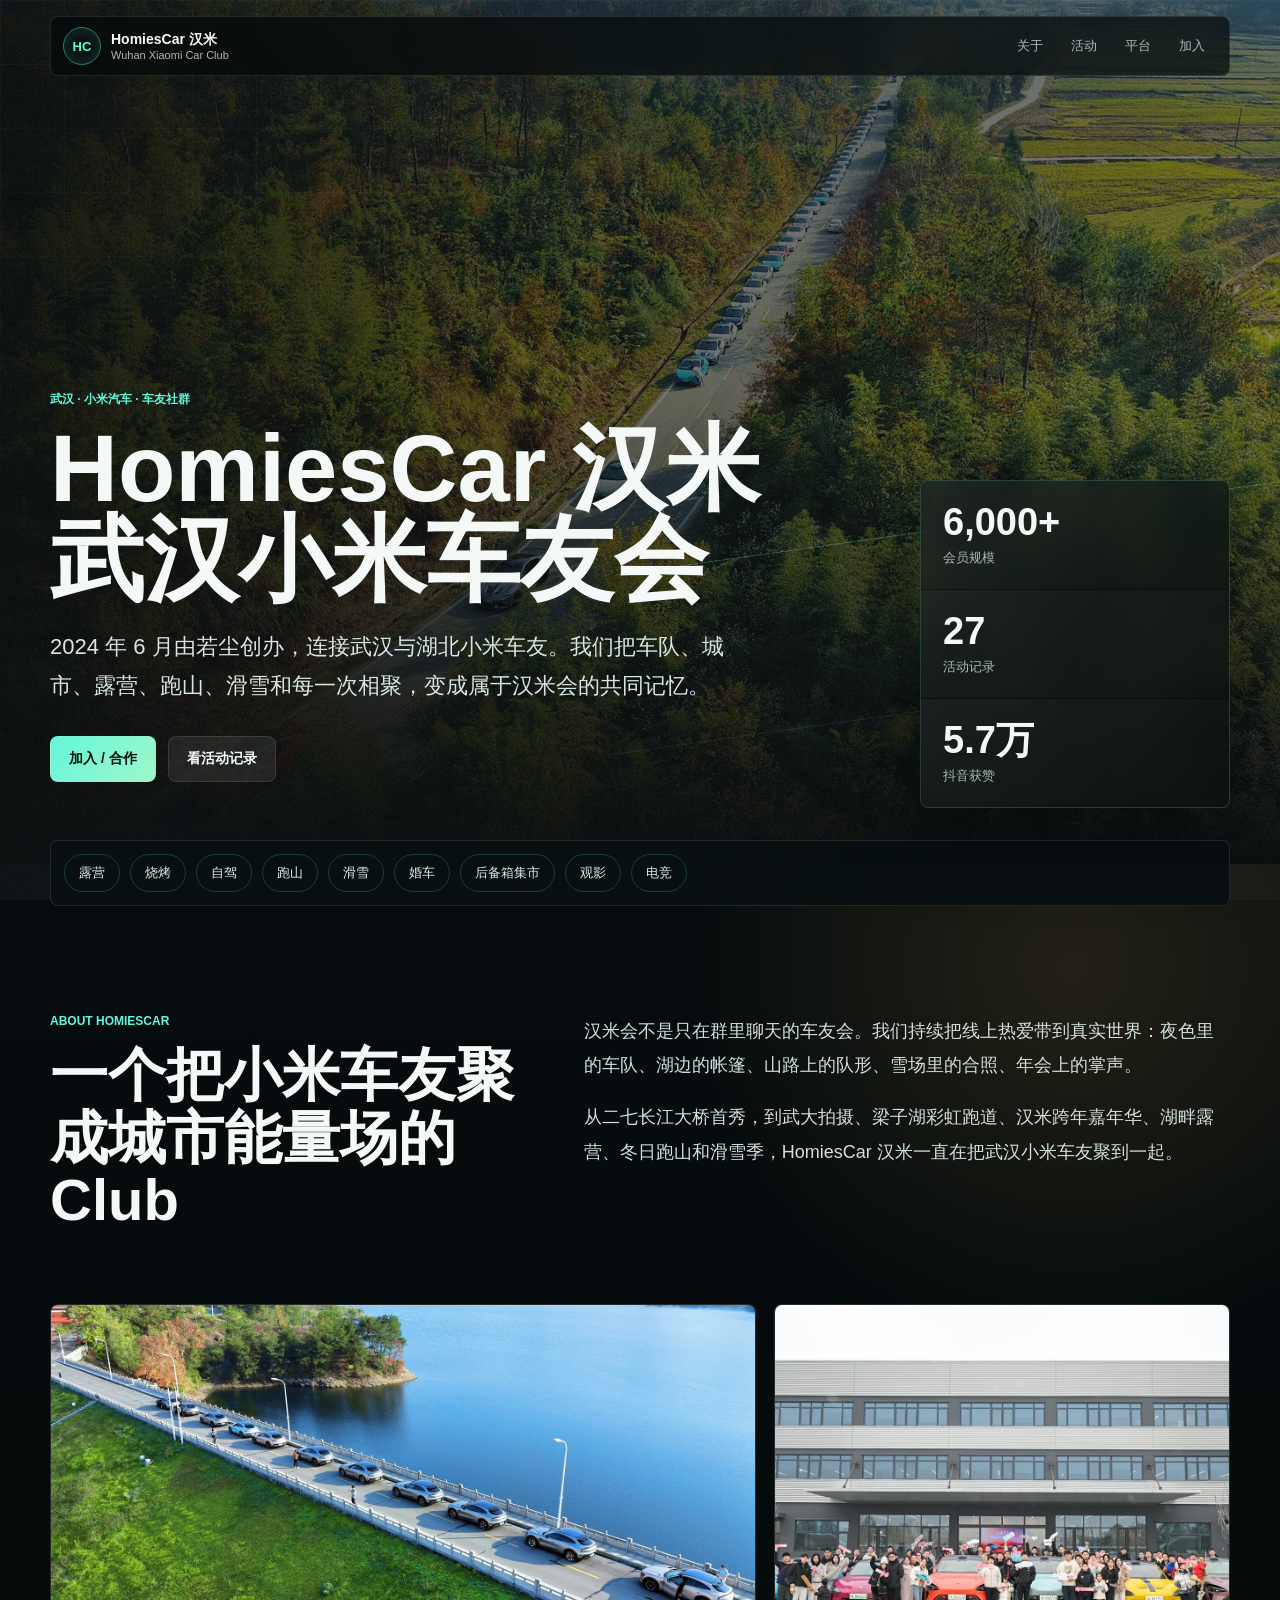
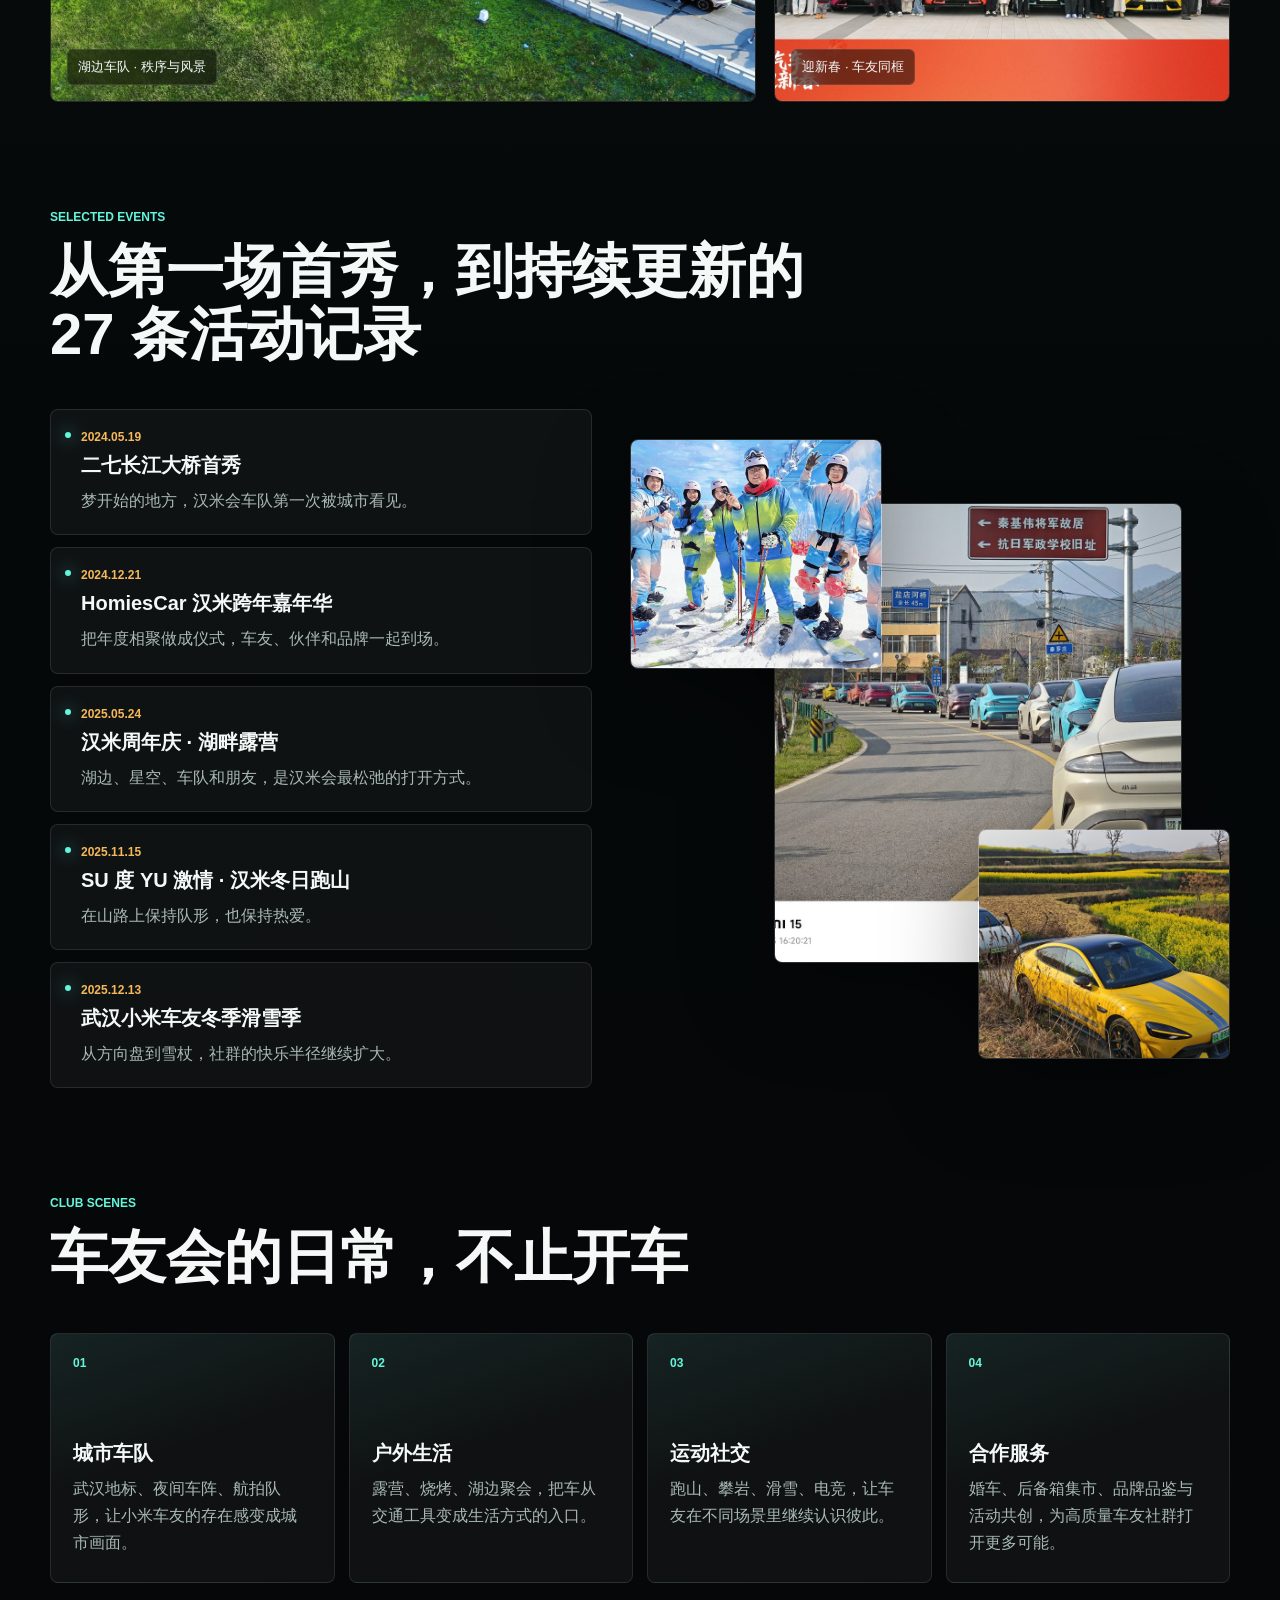
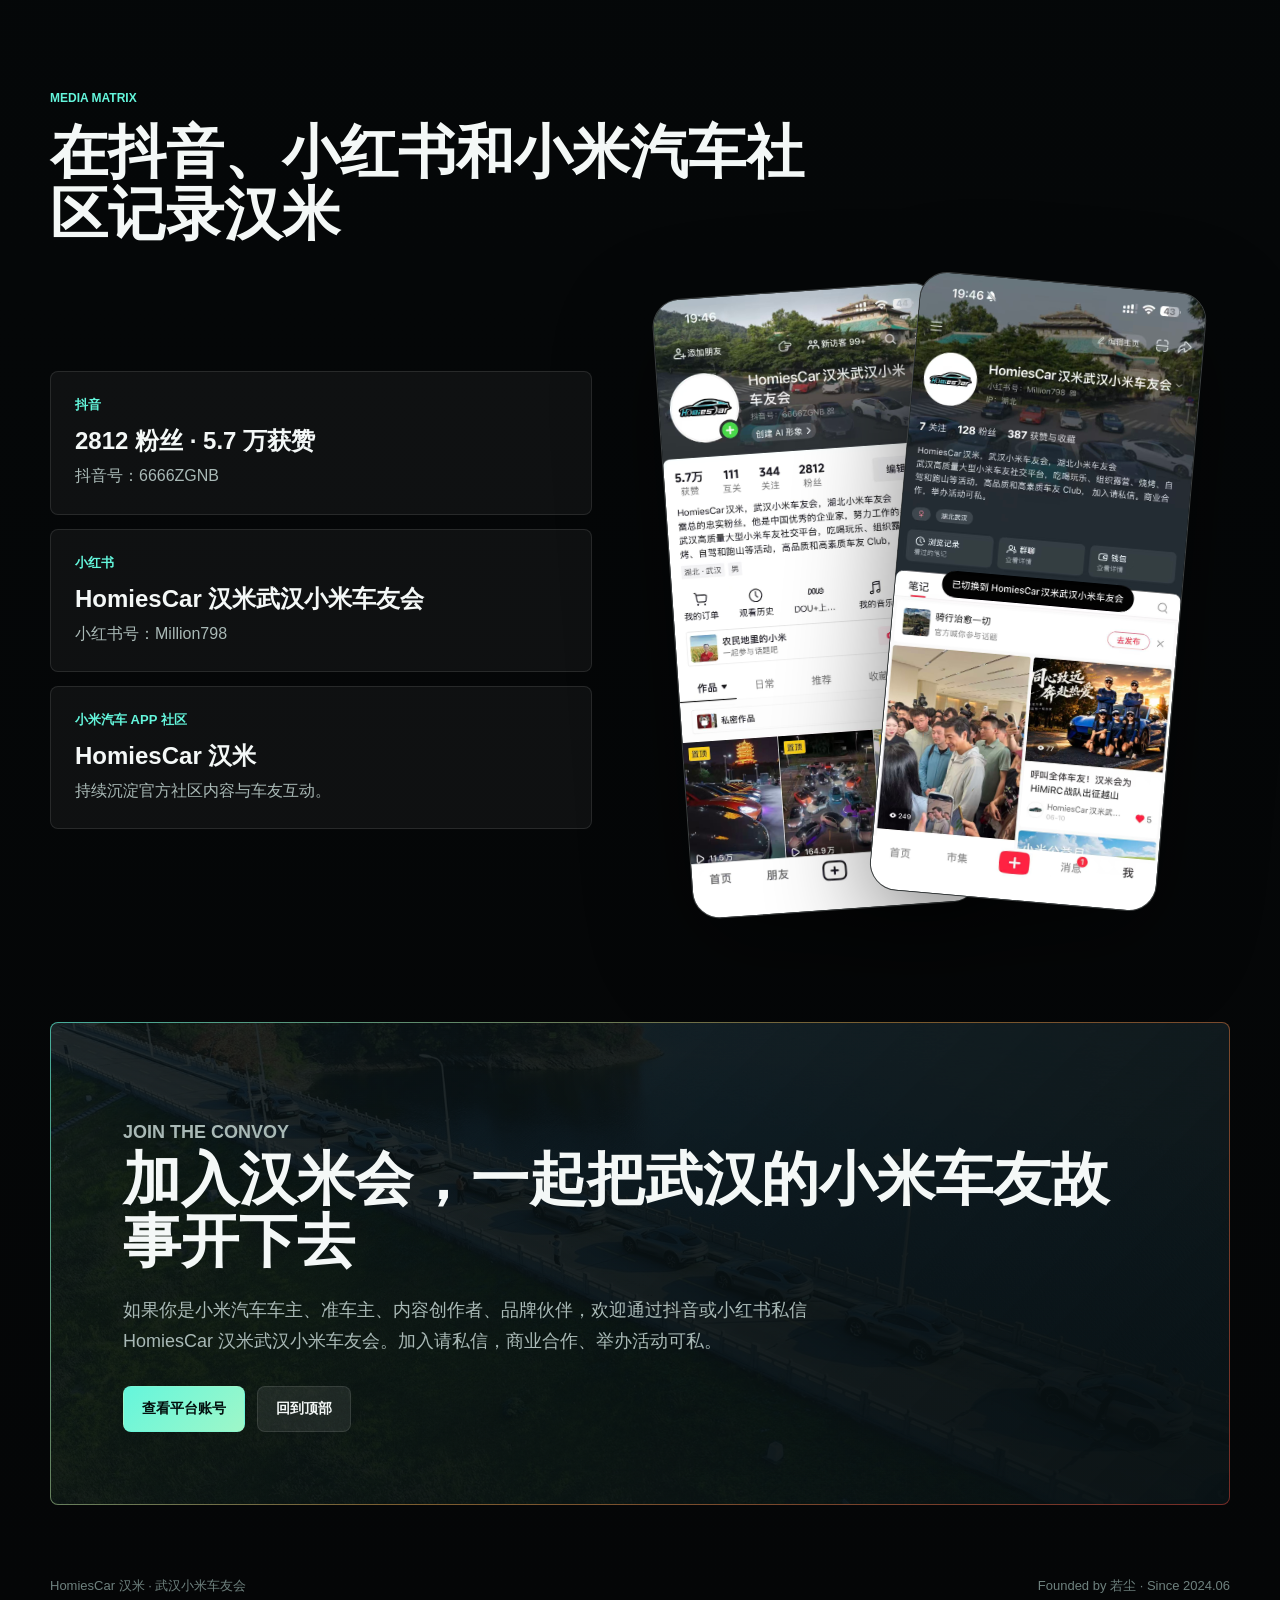
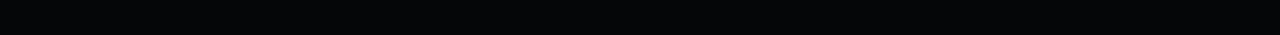
==== index.html @ 2e2c3eec "feat: publish HomiesCar website" ====
<!doctype html>
<html lang="zh-CN">
  <head>
    <meta charset="utf-8" />
    <meta name="viewport" content="width=device-width, initial-scale=1" />
    <title>HomiesCar 汉米 | 武汉小米车友会</title>
    <meta
      name="description"
      content="HomiesCar 汉米，若尘于 2024 年 6 月创办的武汉小米车友会，6000+ 会员，持续组织露营、烧烤、自驾、跑山、滑雪、婚车和车友活动。"
    />
    <link rel="stylesheet" href="styles.css" />
  </head>
  <body>
    <div class="site-shell">
      <header class="topbar" aria-label="主导航">
        <a class="brand" href="#top" aria-label="HomiesCar 汉米首页">
          <span class="brand-mark">HC</span>
          <span>
            <strong>HomiesCar 汉米</strong>
            <small>Wuhan Xiaomi Car Club</small>
          </span>
        </a>
        <nav class="nav-links" aria-label="页面导航">
          <a href="#about">关于</a>
          <a href="#events">活动</a>
          <a href="#platforms">平台</a>
          <a href="#join">加入</a>
        </nav>
      </header>

      <main id="top">
        <section class="hero" aria-labelledby="hero-title">
          <div class="hero-media" aria-hidden="true">
            <img src="assets/site/hero-mountain-convoy.jpg" alt="" />
          </div>
          <div class="hero-grid" aria-hidden="true"></div>
          <div class="hero-content reveal">
            <p class="eyebrow">武汉 · 小米汽车 · 车友社群</p>
            <h1 id="hero-title">HomiesCar 汉米武汉小米车友会</h1>
            <p class="hero-copy">
              2024 年 6 月由若尘创办，连接武汉与湖北小米车友。我们把车队、城市、露营、跑山、滑雪和每一次相聚，变成属于汉米会的共同记忆。
            </p>
            <div class="hero-actions" aria-label="主要操作">
              <a class="button primary" href="#join">加入 / 合作</a>
              <a class="button ghost" href="#events">看活动记录</a>
            </div>
          </div>
          <aside class="hero-panel reveal" aria-label="汉米会关键数据">
            <div>
              <span class="stat-number" data-count="6000">6000+</span>
              <span class="stat-label">会员规模</span>
            </div>
            <div>
              <span class="stat-number" data-count="27">27</span>
              <span class="stat-label">活动记录</span>
            </div>
            <div>
              <span class="stat-number">5.7万</span>
              <span class="stat-label">抖音获赞</span>
            </div>
          </aside>
        </section>

        <section class="ticker" aria-label="社群关键词">
          <span>露营</span>
          <span>烧烤</span>
          <span>自驾</span>
          <span>跑山</span>
          <span>滑雪</span>
          <span>婚车</span>
          <span>后备箱集市</span>
          <span>观影</span>
          <span>电竞</span>
        </section>

        <section class="section intro" id="about" aria-labelledby="about-title">
          <div class="section-heading reveal">
            <p class="eyebrow">About HomiesCar</p>
            <h2 id="about-title">一个把小米车友聚成城市能量场的 Club</h2>
          </div>
          <div class="intro-copy reveal">
            <p>
              汉米会不是只在群里聊天的车友会。我们持续把线上热爱带到真实世界：夜色里的车队、湖边的帐篷、山路上的队形、雪场里的合照、年会上的掌声。
            </p>
            <p>
              从二七长江大桥首秀，到武大拍摄、梁子湖彩虹跑道、汉米跨年嘉年华、湖畔露营、冬日跑山和滑雪季，HomiesCar 汉米一直在把武汉小米车友聚到一起。
            </p>
          </div>
        </section>

        <section class="photo-band" aria-label="汉米会活动照片">
          <figure class="feature-photo wide reveal">
            <img src="assets/site/lake-convoy.jpg" alt="湖边整齐排列的小米车队" />
            <figcaption>湖边车队 · 秩序与风景</figcaption>
          </figure>
          <figure class="feature-photo reveal">
            <img src="assets/site/new-year-group.jpg" alt="汉米会迎新春活动合影" />
            <figcaption>迎新春 · 车友同框</figcaption>
          </figure>
        </section>

        <section class="section events" id="events" aria-labelledby="events-title">
          <div class="section-heading reveal">
            <p class="eyebrow">Selected Events</p>
            <h2 id="events-title">从第一场首秀，到持续更新的 27 条活动记录</h2>
          </div>
          <div class="event-layout">
            <div class="event-list reveal">
              <article>
                <time>2024.05.19</time>
                <h3>二七长江大桥首秀</h3>
                <p>梦开始的地方，汉米会车队第一次被城市看见。</p>
              </article>
              <article>
                <time>2024.12.21</time>
                <h3>HomiesCar 汉米跨年嘉年华</h3>
                <p>把年度相聚做成仪式，车友、伙伴和品牌一起到场。</p>
              </article>
              <article>
                <time>2025.05.24</time>
                <h3>汉米周年庆 · 湖畔露营</h3>
                <p>湖边、星空、车队和朋友，是汉米会最松弛的打开方式。</p>
              </article>
              <article>
                <time>2025.11.15</time>
                <h3>SU 度 YU 激情 · 汉米冬日跑山</h3>
                <p>在山路上保持队形，也保持热爱。</p>
              </article>
              <article>
                <time>2025.12.13</time>
                <h3>武汉小米车友冬季滑雪季</h3>
                <p>从方向盘到雪杖，社群的快乐半径继续扩大。</p>
              </article>
            </div>
            <div class="event-collage reveal" aria-label="活动照片组合">
              <img class="collage-main" src="assets/site/road-trip-line.jpg" alt="汉米会车队行驶在山路上" />
              <img class="collage-small top" src="assets/site/ski-club.jpg" alt="汉米会车友滑雪合影" />
              <img class="collage-small bottom" src="assets/site/yellow-su7-field.jpg" alt="黄色小米 SU7 停在田野旁" />
            </div>
          </div>
        </section>

        <section class="section scenes" aria-labelledby="scenes-title">
          <div class="section-heading reveal">
            <p class="eyebrow">Club Scenes</p>
            <h2 id="scenes-title">车友会的日常，不止开车</h2>
          </div>
          <div class="scene-grid">
            <article class="scene-card reveal">
              <span>01</span>
              <h3>城市车队</h3>
              <p>武汉地标、夜间车阵、航拍队形，让小米车友的存在感变成城市画面。</p>
            </article>
            <article class="scene-card reveal">
              <span>02</span>
              <h3>户外生活</h3>
              <p>露营、烧烤、湖边聚会，把车从交通工具变成生活方式的入口。</p>
            </article>
            <article class="scene-card reveal">
              <span>03</span>
              <h3>运动社交</h3>
              <p>跑山、攀岩、滑雪、电竞，让车友在不同场景里继续认识彼此。</p>
            </article>
            <article class="scene-card reveal">
              <span>04</span>
              <h3>合作服务</h3>
              <p>婚车、后备箱集市、品牌品鉴与活动共创，为高质量车友社群打开更多可能。</p>
            </article>
          </div>
        </section>

        <section class="section platforms" id="platforms" aria-labelledby="platforms-title">
          <div class="section-heading reveal">
            <p class="eyebrow">Media Matrix</p>
            <h2 id="platforms-title">在抖音、小红书和小米汽车社区记录汉米</h2>
          </div>
          <div class="platform-layout">
            <div class="platform-copy reveal">
              <div class="platform-stat">
                <span>抖音</span>
                <strong>2812 粉丝 · 5.7 万获赞</strong>
                <p>抖音号：6666ZGNB</p>
              </div>
              <div class="platform-stat">
                <span>小红书</span>
                <strong>HomiesCar 汉米武汉小米车友会</strong>
                <p>小红书号：Million798</p>
              </div>
              <div class="platform-stat">
                <span>小米汽车 APP 社区</span>
                <strong>HomiesCar 汉米</strong>
                <p>持续沉淀官方社区内容与车友互动。</p>
              </div>
            </div>
            <div class="phone-stack reveal" aria-label="平台主页截图">
              <figure>
                <img src="assets/platforms/douyin-profile-2026-06-28.jpg" alt="HomiesCar 汉米抖音主页截图" />
              </figure>
              <figure>
                <img src="assets/platforms/xiaohongshu-profile-2026-06-28.jpg" alt="HomiesCar 汉米小红书主页截图" />
              </figure>
            </div>
          </div>
        </section>

        <section class="join" id="join" aria-labelledby="join-title">
          <div class="join-inner reveal">
            <p class="eyebrow">Join The Convoy</p>
            <h2 id="join-title">加入汉米会，一起把武汉的小米车友故事开下去</h2>
            <p>
              如果你是小米汽车车主、准车主、内容创作者、品牌伙伴，欢迎通过抖音或小红书私信 HomiesCar 汉米武汉小米车友会。加入请私信，商业合作、举办活动可私。
            </p>
            <div class="join-actions">
              <a class="button primary" href="#platforms">查看平台账号</a>
              <a class="button ghost" href="#top">回到顶部</a>
            </div>
          </div>
        </section>
      </main>

      <footer class="footer">
        <p>HomiesCar 汉米 · 武汉小米车友会</p>
        <p>Founded by 若尘 · Since 2024.06</p>
      </footer>
    </div>
    <script src="script.js"></script>
  </body>
</html>
---- styles.css ----
:root {
  --bg: #050809;
  --panel: rgba(13, 22, 24, 0.74);
  --panel-strong: rgba(9, 16, 18, 0.92);
  --line: rgba(166, 255, 237, 0.2);
  --line-soft: rgba(255, 255, 255, 0.1);
  --text: #f4f8f7;
  --muted: #a9b9b6;
  --dim: #6e817e;
  --cyan: #64f6dc;
  --mint: #9ff7c8;
  --amber: #f5b85a;
  --red: #ff5b4f;
  --radius: 8px;
  --max: 1180px;
}

* {
  box-sizing: border-box;
}

html {
  scroll-behavior: smooth;
}

body {
  margin: 0;
  color: var(--text);
  background:
    radial-gradient(circle at 18% 8%, rgba(100, 246, 220, 0.16), transparent 26rem),
    radial-gradient(circle at 84% 20%, rgba(245, 184, 90, 0.12), transparent 24rem),
    linear-gradient(180deg, #071011 0%, var(--bg) 44%, #050607 100%);
  font-family: "Microsoft YaHei UI", "Microsoft YaHei", "PingFang SC", "Noto Sans SC", sans-serif;
  letter-spacing: 0;
}

body::before {
  position: fixed;
  inset: 0;
  z-index: -2;
  pointer-events: none;
  content: "";
  background-image:
    linear-gradient(rgba(255, 255, 255, 0.035) 1px, transparent 1px),
    linear-gradient(90deg, rgba(255, 255, 255, 0.035) 1px, transparent 1px);
  background-size: 64px 64px;
  mask-image: linear-gradient(180deg, rgba(0, 0, 0, 0.85), transparent 78%);
}

body::after {
  position: fixed;
  inset: 0;
  z-index: -1;
  pointer-events: none;
  content: "";
  opacity: 0.22;
  background-image: url("data:image/svg+xml,%3Csvg xmlns='http://www.w3.org/2000/svg' width='140' height='140' viewBox='0 0 140 140'%3E%3Cfilter id='n'%3E%3CfeTurbulence type='fractalNoise' baseFrequency='.8' numOctaves='3' stitchTiles='stitch'/%3E%3C/filter%3E%3Crect width='140' height='140' filter='url(%23n)' opacity='.42'/%3E%3C/svg%3E");
}

a {
  color: inherit;
  text-decoration: none;
}

img {
  display: block;
  max-width: 100%;
}

.site-shell {
  overflow: hidden;
}

.topbar {
  position: fixed;
  top: 16px;
  left: 50%;
  z-index: 20;
  display: flex;
  width: min(calc(100% - 32px), var(--max));
  align-items: center;
  justify-content: space-between;
  padding: 10px 12px;
  border: 1px solid var(--line-soft);
  border-radius: var(--radius);
  background: rgba(3, 8, 9, 0.68);
  backdrop-filter: blur(18px);
  transform: translateX(-50%);
}

.brand {
  display: inline-flex;
  min-width: 0;
  align-items: center;
  gap: 10px;
}

.brand-mark {
  display: grid;
  width: 38px;
  height: 38px;
  place-items: center;
  border: 1px solid rgba(100, 246, 220, 0.45);
  border-radius: 50%;
  color: var(--cyan);
  font-size: 13px;
  font-weight: 800;
  box-shadow: inset 0 0 18px rgba(100, 246, 220, 0.18);
}

.brand strong,
.brand small {
  display: block;
}

.brand strong {
  font-size: 14px;
  line-height: 1.2;
}

.brand small {
  margin-top: 2px;
  color: var(--muted);
  font-size: 11px;
}

.nav-links {
  display: flex;
  align-items: center;
  gap: 4px;
}

.nav-links a {
  padding: 9px 12px;
  border-radius: 999px;
  color: var(--muted);
  font-size: 13px;
  transition: color 180ms ease, background 180ms ease;
}

.nav-links a:hover {
  color: var(--text);
  background: rgba(255, 255, 255, 0.08);
}

.hero {
  position: relative;
  min-height: 96vh;
  padding: 132px max(22px, calc((100vw - var(--max)) / 2)) 56px;
  display: grid;
  grid-template-columns: minmax(0, 1fr) 310px;
  align-items: end;
  gap: 28px;
}

.hero-media {
  position: absolute;
  inset: 0;
  z-index: -3;
}

.hero-media img {
  width: 100%;
  height: 100%;
  object-fit: cover;
  filter: saturate(0.92) contrast(1.05);
}

.hero-media::after {
  position: absolute;
  inset: 0;
  content: "";
  background:
    linear-gradient(90deg, rgba(5, 8, 9, 0.93) 0%, rgba(5, 8, 9, 0.5) 44%, rgba(5, 8, 9, 0.34) 100%),
    linear-gradient(180deg, rgba(5, 8, 9, 0.38) 0%, rgba(5, 8, 9, 0.18) 45%, #050809 100%);
}

.hero-grid {
  position: absolute;
  right: 0;
  bottom: 18%;
  width: min(52vw, 680px);
  height: 180px;
  z-index: -1;
  border-top: 1px solid rgba(100, 246, 220, 0.32);
  border-bottom: 1px solid rgba(100, 246, 220, 0.12);
  transform: skewY(-8deg);
  opacity: 0.72;
}

.hero-content {
  max-width: 760px;
  padding-bottom: 26px;
}

.eyebrow {
  margin: 0 0 16px;
  color: var(--cyan);
  font-size: 12px;
  font-weight: 700;
  letter-spacing: 0;
  text-transform: uppercase;
}

h1,
h2,
h3,
p {
  margin-top: 0;
}

h1 {
  margin-bottom: 22px;
  max-width: 900px;
  font-size: clamp(44px, 8vw, 94px);
  line-height: 0.96;
  font-weight: 900;
}

.hero-copy {
  max-width: 680px;
  color: #d8e6e3;
  font-size: clamp(17px, 2vw, 22px);
  line-height: 1.8;
}

.hero-actions,
.join-actions {
  display: flex;
  flex-wrap: wrap;
  gap: 12px;
  margin-top: 30px;
}

.button {
  display: inline-flex;
  min-height: 46px;
  align-items: center;
  justify-content: center;
  padding: 0 18px;
  border: 1px solid var(--line-soft);
  border-radius: var(--radius);
  font-size: 14px;
  font-weight: 700;
  transition: transform 180ms ease, border-color 180ms ease, background 180ms ease;
}

.button:hover {
  transform: translateY(-2px);
}

.button.primary {
  color: #03100e;
  border-color: transparent;
  background: linear-gradient(135deg, var(--cyan), var(--mint));
}

.button.ghost {
  color: var(--text);
  background: rgba(255, 255, 255, 0.08);
}

.hero-panel {
  display: grid;
  gap: 1px;
  overflow: hidden;
  border: 1px solid var(--line);
  border-radius: var(--radius);
  background: rgba(4, 10, 11, 0.72);
  box-shadow: 0 20px 90px rgba(0, 0, 0, 0.38);
  backdrop-filter: blur(18px);
}

.hero-panel div {
  padding: 22px;
  background: linear-gradient(135deg, rgba(255, 255, 255, 0.08), rgba(255, 255, 255, 0.02));
}

.stat-number {
  display: block;
  color: var(--text);
  font-size: 38px;
  line-height: 1;
  font-weight: 900;
}

.stat-label {
  display: block;
  margin-top: 8px;
  color: var(--muted);
  font-size: 13px;
}

.ticker {
  display: flex;
  width: min(calc(100% - 44px), var(--max));
  margin: -24px auto 0;
  padding: 13px;
  gap: 10px;
  overflow-x: auto;
  border: 1px solid var(--line-soft);
  border-radius: var(--radius);
  background: var(--panel-strong);
}

.ticker span {
  flex: 0 0 auto;
  padding: 9px 14px;
  border: 1px solid rgba(100, 246, 220, 0.18);
  border-radius: 999px;
  color: #dfecea;
  font-size: 13px;
}

.section {
  width: min(calc(100% - 44px), var(--max));
  margin: 0 auto;
  padding: 108px 0 0;
}

.section-heading {
  max-width: 760px;
}

.section-heading h2,
.join h2 {
  margin-bottom: 0;
  font-size: clamp(30px, 5vw, 58px);
  line-height: 1.08;
  font-weight: 900;
}

.intro {
  display: grid;
  grid-template-columns: 0.85fr 1.15fr;
  gap: 56px;
  align-items: start;
}

.intro-copy {
  color: #d2dfdd;
  font-size: 18px;
  line-height: 1.9;
}

.photo-band {
  display: grid;
  width: min(calc(100% - 44px), var(--max));
  margin: 72px auto 0;
  grid-template-columns: 1.55fr 1fr;
  gap: 18px;
}

.feature-photo {
  position: relative;
  min-height: 360px;
  margin: 0;
  overflow: hidden;
  border: 1px solid var(--line-soft);
  border-radius: var(--radius);
  background: #111;
}

.feature-photo img {
  width: 100%;
  height: 100%;
  object-fit: cover;
  transition: transform 700ms ease;
}

.feature-photo:hover img {
  transform: scale(1.035);
}

.feature-photo figcaption {
  position: absolute;
  left: 16px;
  bottom: 16px;
  padding: 8px 10px;
  border: 1px solid var(--line-soft);
  border-radius: 6px;
  color: var(--text);
  background: rgba(0, 0, 0, 0.5);
  backdrop-filter: blur(12px);
  font-size: 13px;
}

.event-layout,
.platform-layout {
  display: grid;
  grid-template-columns: 0.95fr 1.05fr;
  gap: 38px;
  align-items: center;
  margin-top: 44px;
}

.event-list {
  display: grid;
  gap: 12px;
}

.event-list article {
  position: relative;
  padding: 20px 20px 20px 30px;
  border: 1px solid var(--line-soft);
  border-radius: var(--radius);
  background: rgba(255, 255, 255, 0.045);
}

.event-list article::before {
  position: absolute;
  top: 22px;
  left: 14px;
  width: 6px;
  height: 6px;
  border-radius: 50%;
  content: "";
  background: var(--cyan);
  box-shadow: 0 0 18px var(--cyan);
}

.event-list time {
  display: block;
  margin-bottom: 8px;
  color: var(--amber);
  font-size: 12px;
  font-weight: 800;
}

.event-list h3,
.scene-card h3 {
  margin-bottom: 8px;
  font-size: 20px;
}

.event-list p,
.scene-card p,
.platform-stat p,
.join p {
  margin-bottom: 0;
  color: var(--muted);
  line-height: 1.7;
}

.event-collage {
  position: relative;
  min-height: 620px;
}

.event-collage img {
  position: absolute;
  border: 1px solid rgba(255, 255, 255, 0.16);
  border-radius: var(--radius);
  object-fit: cover;
  box-shadow: 0 28px 90px rgba(0, 0, 0, 0.36);
}

.collage-main {
  inset: 64px 8% auto auto;
  width: 68%;
  height: 460px;
}

.collage-small {
  width: 42%;
  height: 230px;
}

.collage-small.top {
  top: 0;
  left: 0;
}

.collage-small.bottom {
  right: 0;
  bottom: 0;
}

.scene-grid {
  display: grid;
  grid-template-columns: repeat(4, 1fr);
  gap: 14px;
  margin-top: 44px;
}

.scene-card {
  min-height: 250px;
  padding: 22px;
  border: 1px solid var(--line-soft);
  border-radius: var(--radius);
  background:
    linear-gradient(160deg, rgba(100, 246, 220, 0.08), transparent 46%),
    rgba(255, 255, 255, 0.045);
}

.scene-card span {
  display: block;
  margin-bottom: 70px;
  color: var(--cyan);
  font-size: 12px;
  font-weight: 900;
}

.platform-copy {
  display: grid;
  gap: 14px;
}

.platform-stat {
  padding: 24px;
  border: 1px solid var(--line-soft);
  border-radius: var(--radius);
  background: rgba(255, 255, 255, 0.045);
}

.platform-stat span {
  display: block;
  margin-bottom: 12px;
  color: var(--cyan);
  font-size: 13px;
  font-weight: 800;
}

.platform-stat strong {
  display: block;
  margin-bottom: 6px;
  font-size: 24px;
  line-height: 1.25;
}

.phone-stack {
  position: relative;
  min-height: 620px;
}

.phone-stack figure {
  position: absolute;
  width: min(48%, 290px);
  margin: 0;
  overflow: hidden;
  border: 1px solid rgba(255, 255, 255, 0.2);
  border-radius: 28px;
  background: #0c1112;
  box-shadow: 0 32px 100px rgba(0, 0, 0, 0.46);
}

.phone-stack figure:first-child {
  top: 0;
  left: 7%;
  transform: rotate(-4deg);
}

.phone-stack figure:last-child {
  right: 8%;
  bottom: 8px;
  transform: rotate(5deg);
}

.phone-stack img {
  width: 100%;
  height: auto;
}

.join {
  width: min(calc(100% - 44px), var(--max));
  margin: 112px auto 0;
  padding: 1px;
  border-radius: var(--radius);
  background: linear-gradient(135deg, rgba(100, 246, 220, 0.7), rgba(245, 184, 90, 0.5), rgba(255, 91, 79, 0.45));
}

.join-inner {
  padding: clamp(34px, 6vw, 72px);
  border-radius: calc(var(--radius) - 1px);
  background:
    linear-gradient(135deg, rgba(8, 16, 18, 0.88), rgba(8, 16, 18, 0.98)),
    url("assets/site/lake-convoy.jpg") center / cover;
}

.join p {
  max-width: 760px;
  margin-top: 22px;
  font-size: 18px;
}

.footer {
  display: flex;
  width: min(calc(100% - 44px), var(--max));
  margin: 48px auto 0;
  padding: 24px 0 40px;
  justify-content: space-between;
  gap: 16px;
  color: var(--dim);
  font-size: 13px;
}

.footer p {
  margin: 0;
}

.reveal {
  opacity: 0;
  transform: translateY(24px);
  transition: opacity 680ms ease, transform 680ms ease;
}

.reveal.is-visible {
  opacity: 1;
  transform: translateY(0);
}

@media (max-width: 920px) {
  .hero,
  .intro,
  .event-layout,
  .platform-layout,
  .photo-band {
    grid-template-columns: 1fr;
  }

  .hero {
    min-height: auto;
    padding-top: 118px;
  }

  .hero-panel {
    max-width: 420px;
  }

  .scene-grid {
    grid-template-columns: repeat(2, 1fr);
  }

  .event-collage {
    min-height: 500px;
  }

  .collage-main {
    width: 74%;
    height: 360px;
  }

  .phone-stack {
    min-height: 560px;
  }
}

@media (max-width: 640px) {
  .topbar {
    top: 10px;
    width: calc(100% - 20px);
  }

  .brand small {
    display: none;
  }

  .nav-links a {
    padding: 8px 7px;
    font-size: 12px;
  }

  .hero {
    padding-right: 18px;
    padding-left: 18px;
  }

  h1 {
    font-size: clamp(38px, 15vw, 58px);
  }

  .hero-copy,
  .intro-copy,
  .join p {
    font-size: 16px;
  }

  .section,
  .photo-band,
  .ticker,
  .join,
  .footer {
    width: calc(100% - 28px);
  }

  .section {
    padding-top: 82px;
  }

  .feature-photo {
    min-height: 280px;
  }

  .scene-grid {
    grid-template-columns: 1fr;
  }

  .scene-card {
    min-height: 210px;
  }

  .scene-card span {
    margin-bottom: 46px;
  }

  .event-collage {
    display: grid;
    min-height: auto;
    gap: 12px;
  }

  .event-collage img,
  .collage-main,
  .collage-small,
  .collage-small.top,
  .collage-small.bottom {
    position: static;
    width: 100%;
    height: auto;
    aspect-ratio: 16 / 10;
  }

  .phone-stack {
    min-height: 500px;
  }

  .phone-stack figure {
    width: 58%;
    border-radius: 20px;
  }

  .phone-stack figure:first-child {
    left: 0;
  }

  .phone-stack figure:last-child {
    right: 0;
  }

  .footer {
    flex-direction: column;
  }
}
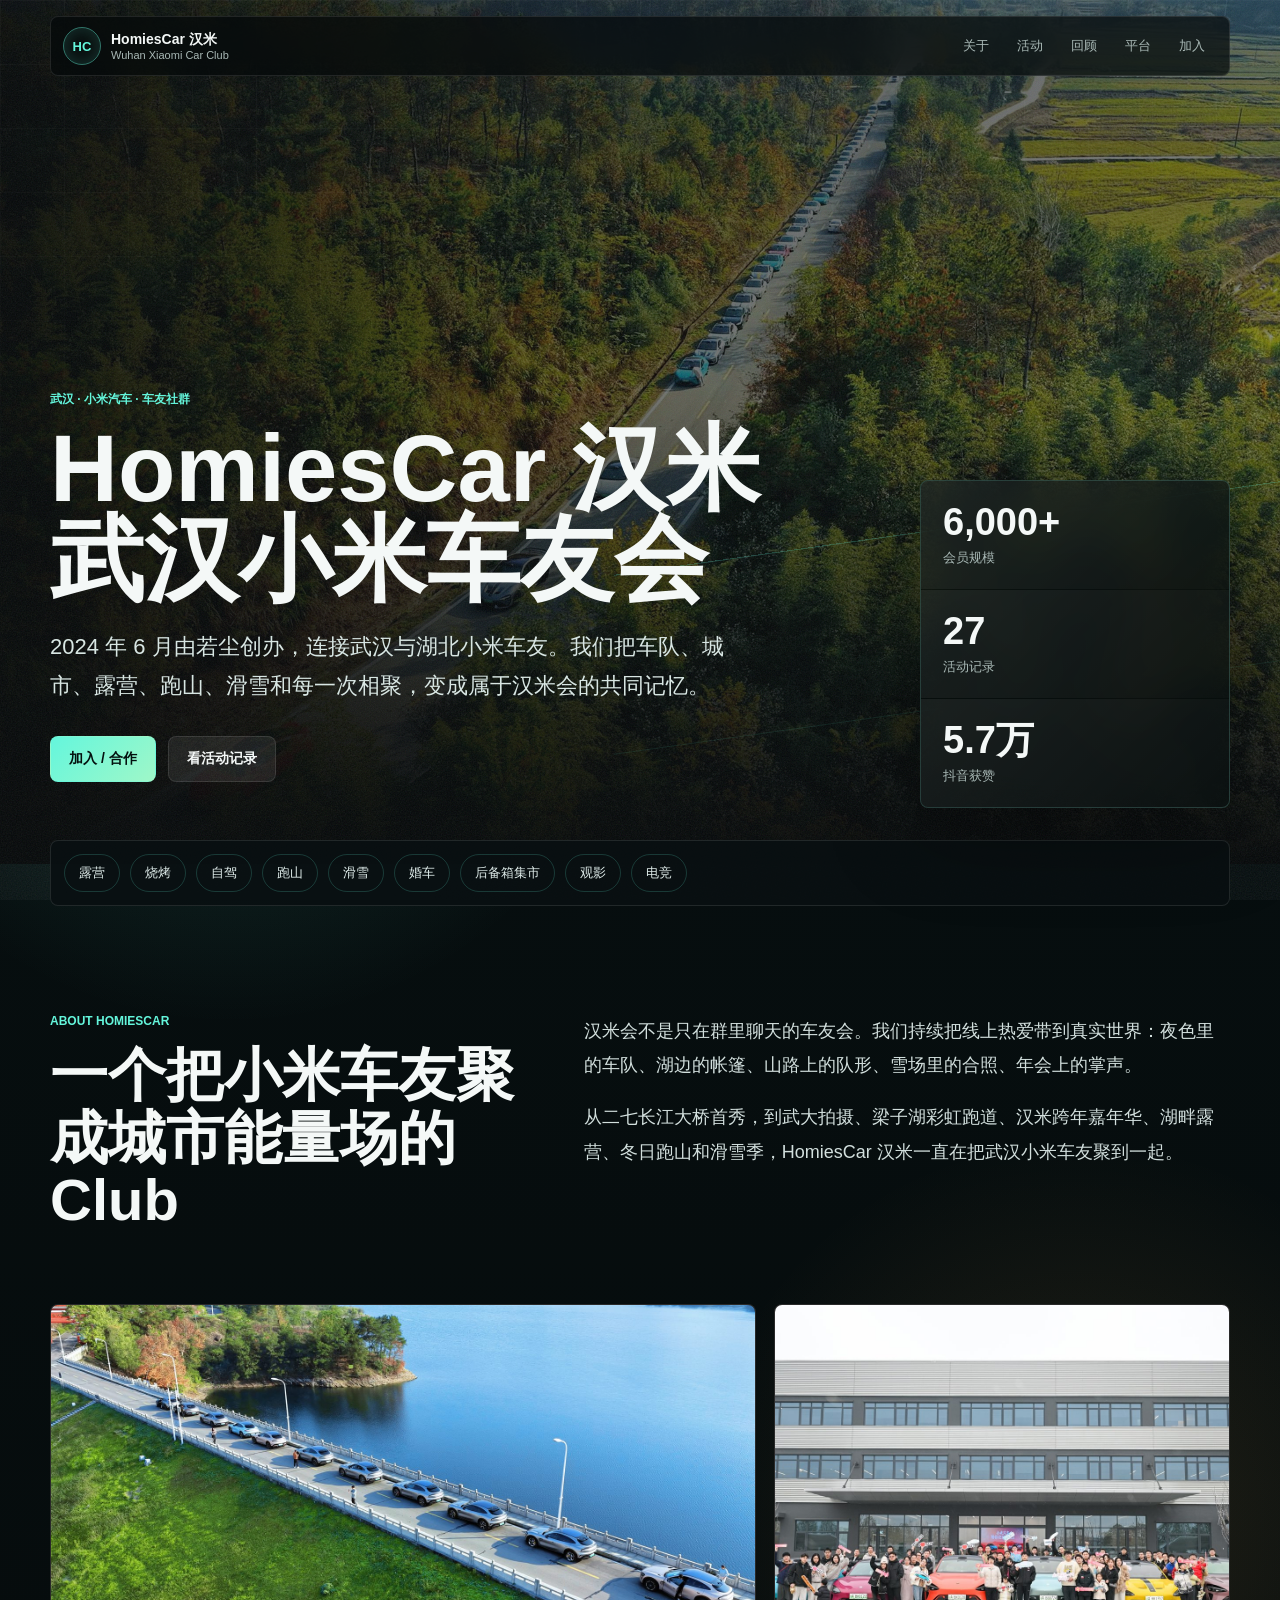
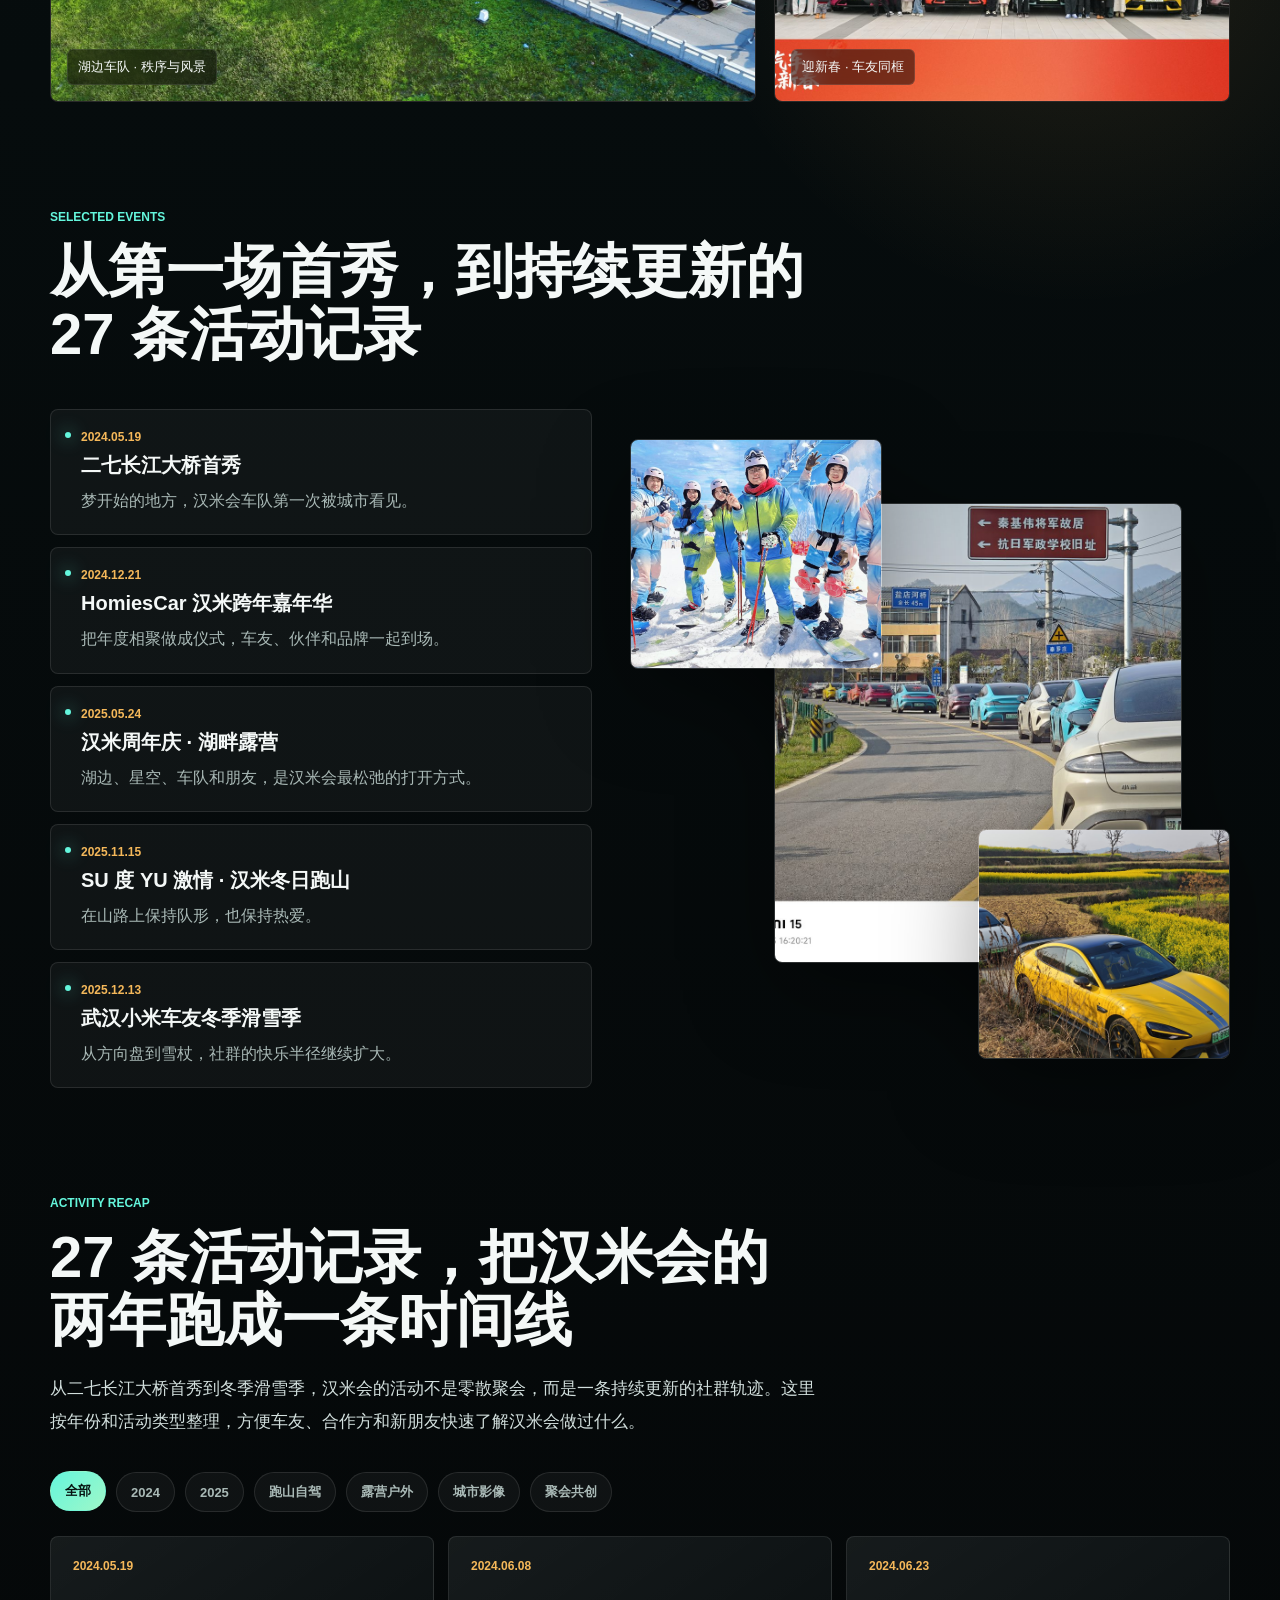
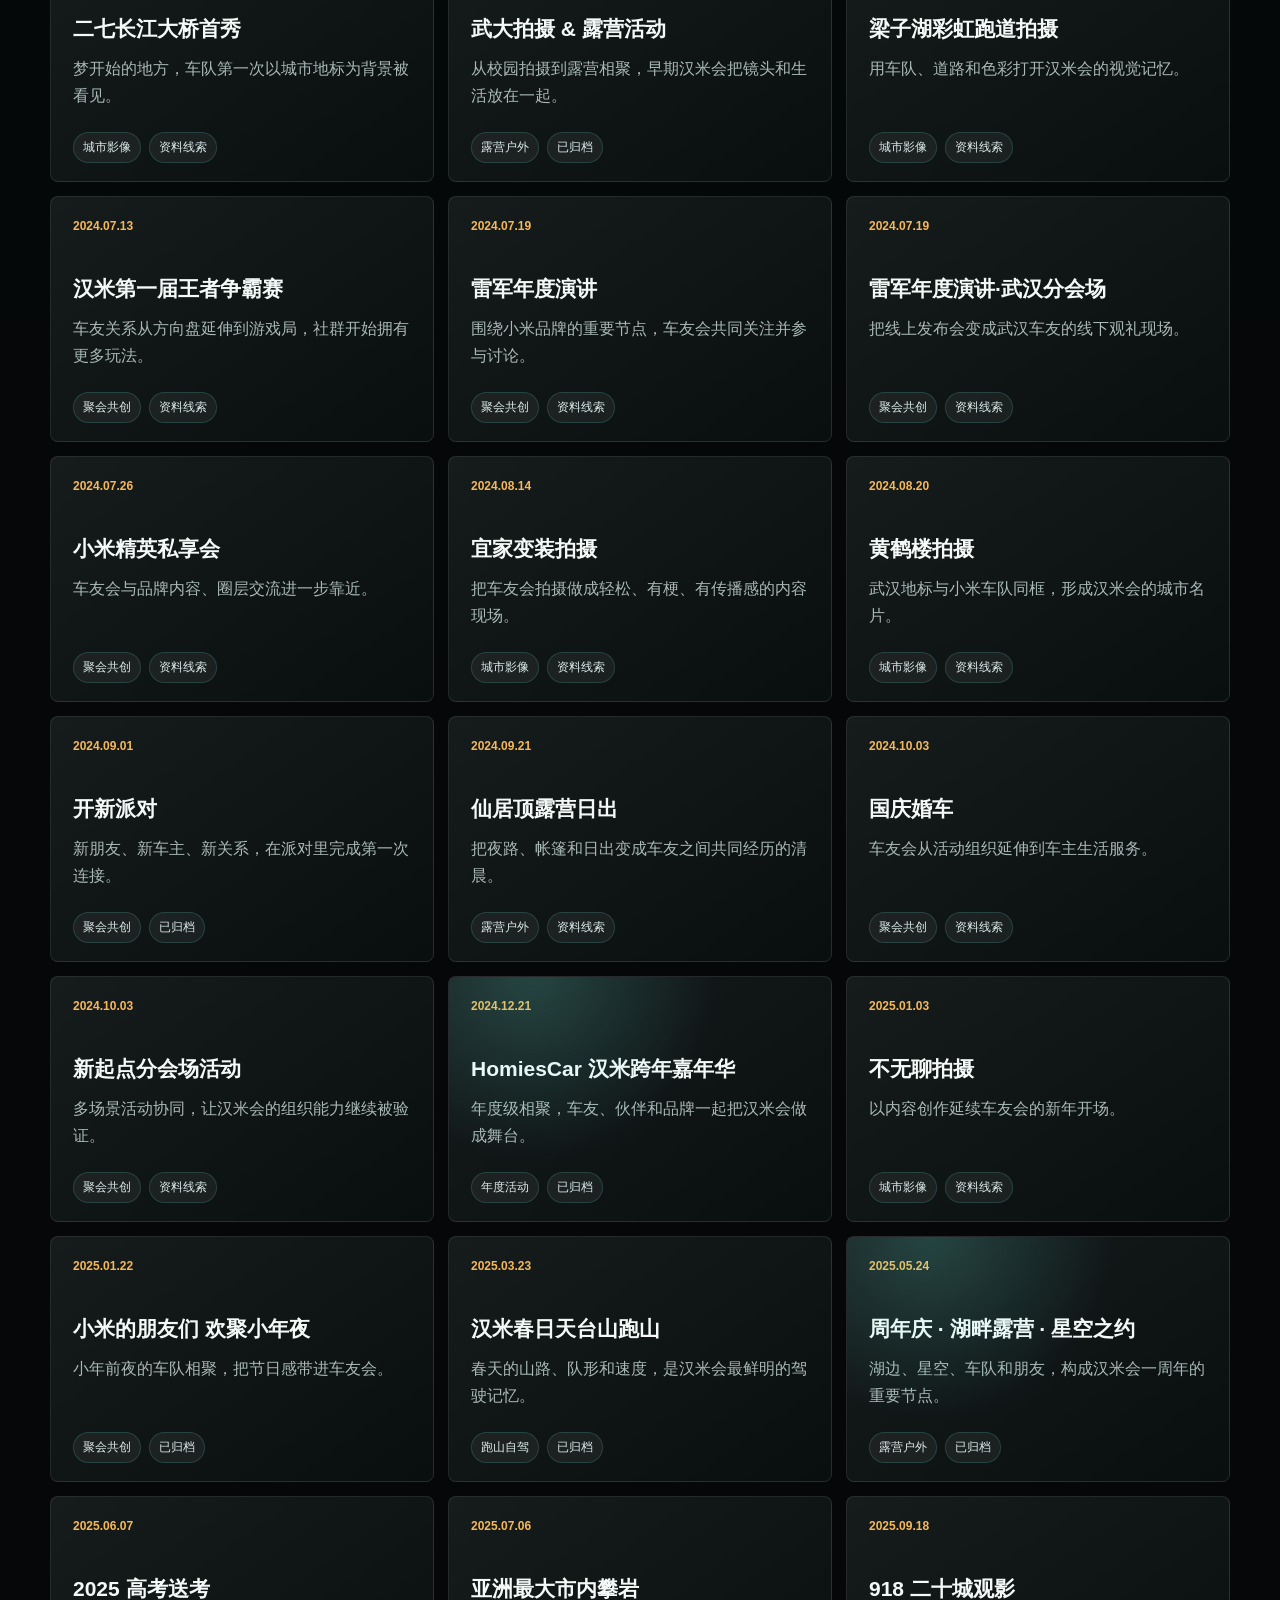
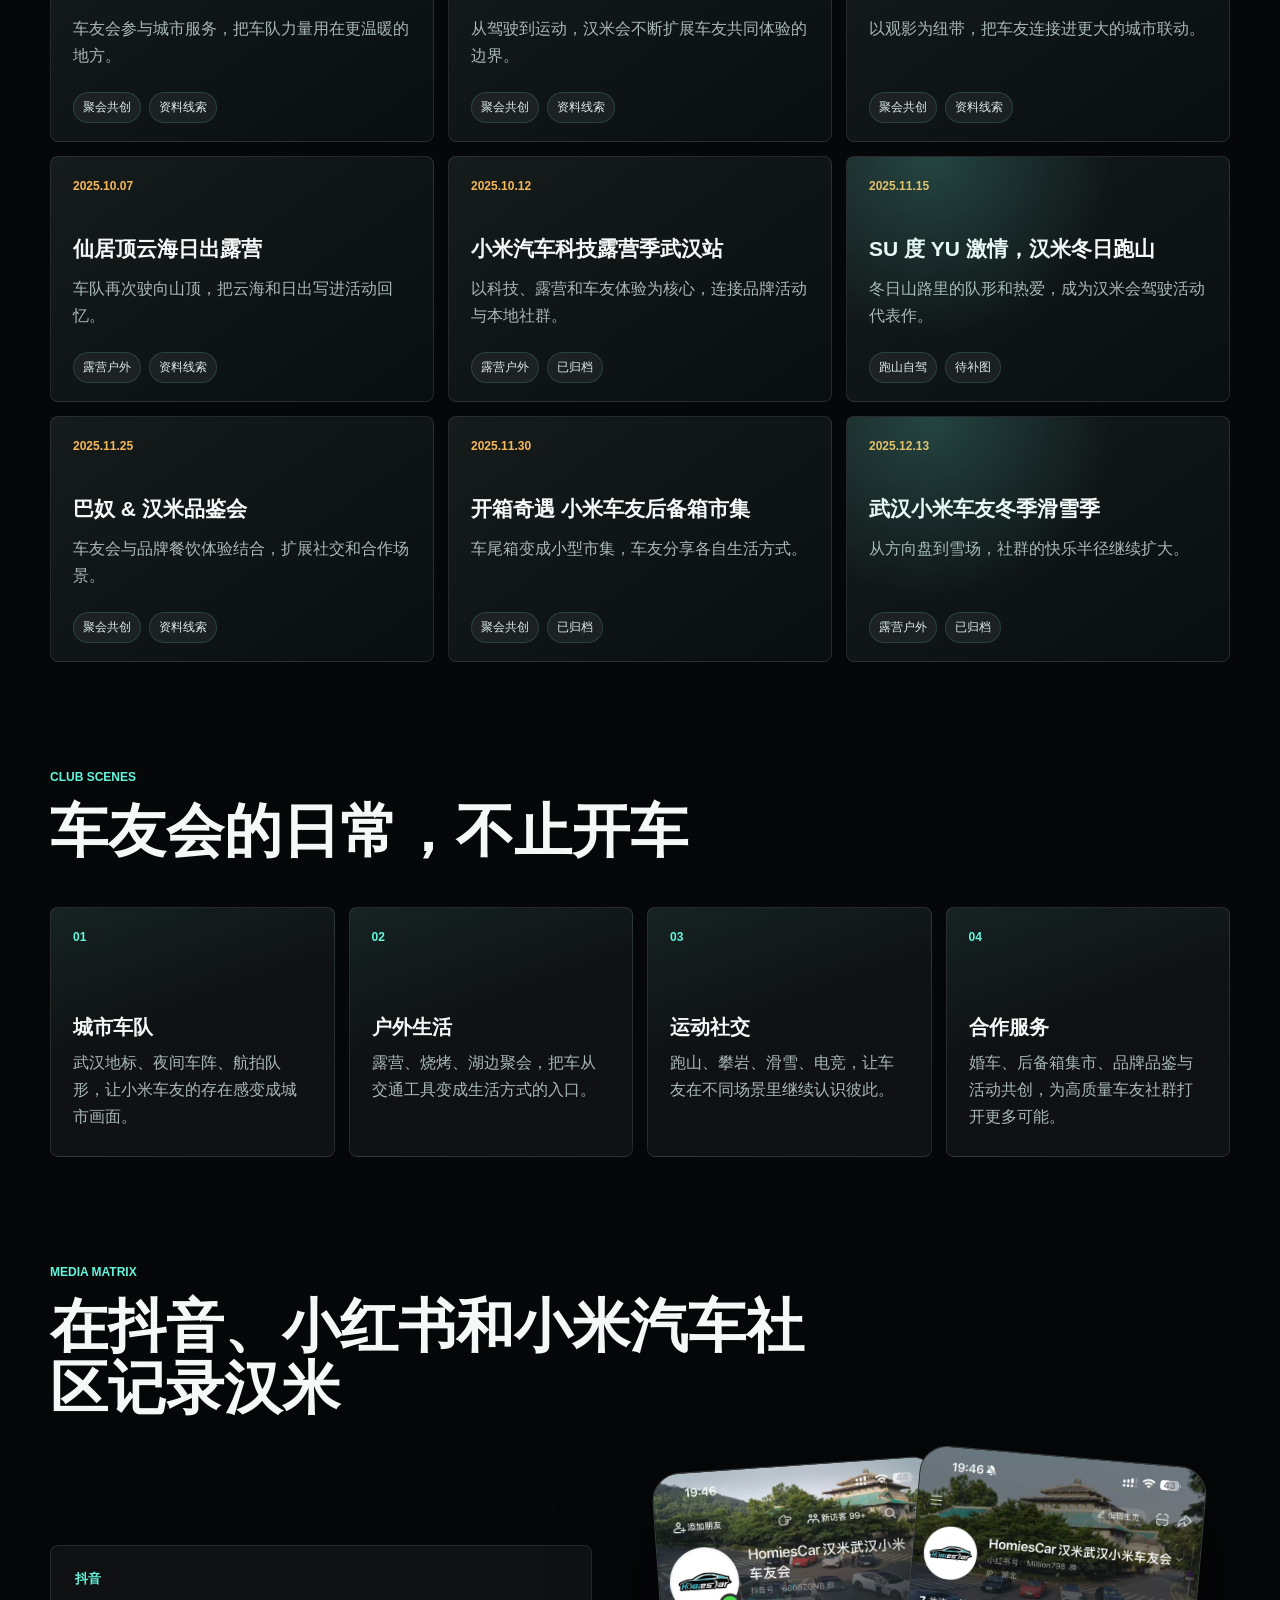
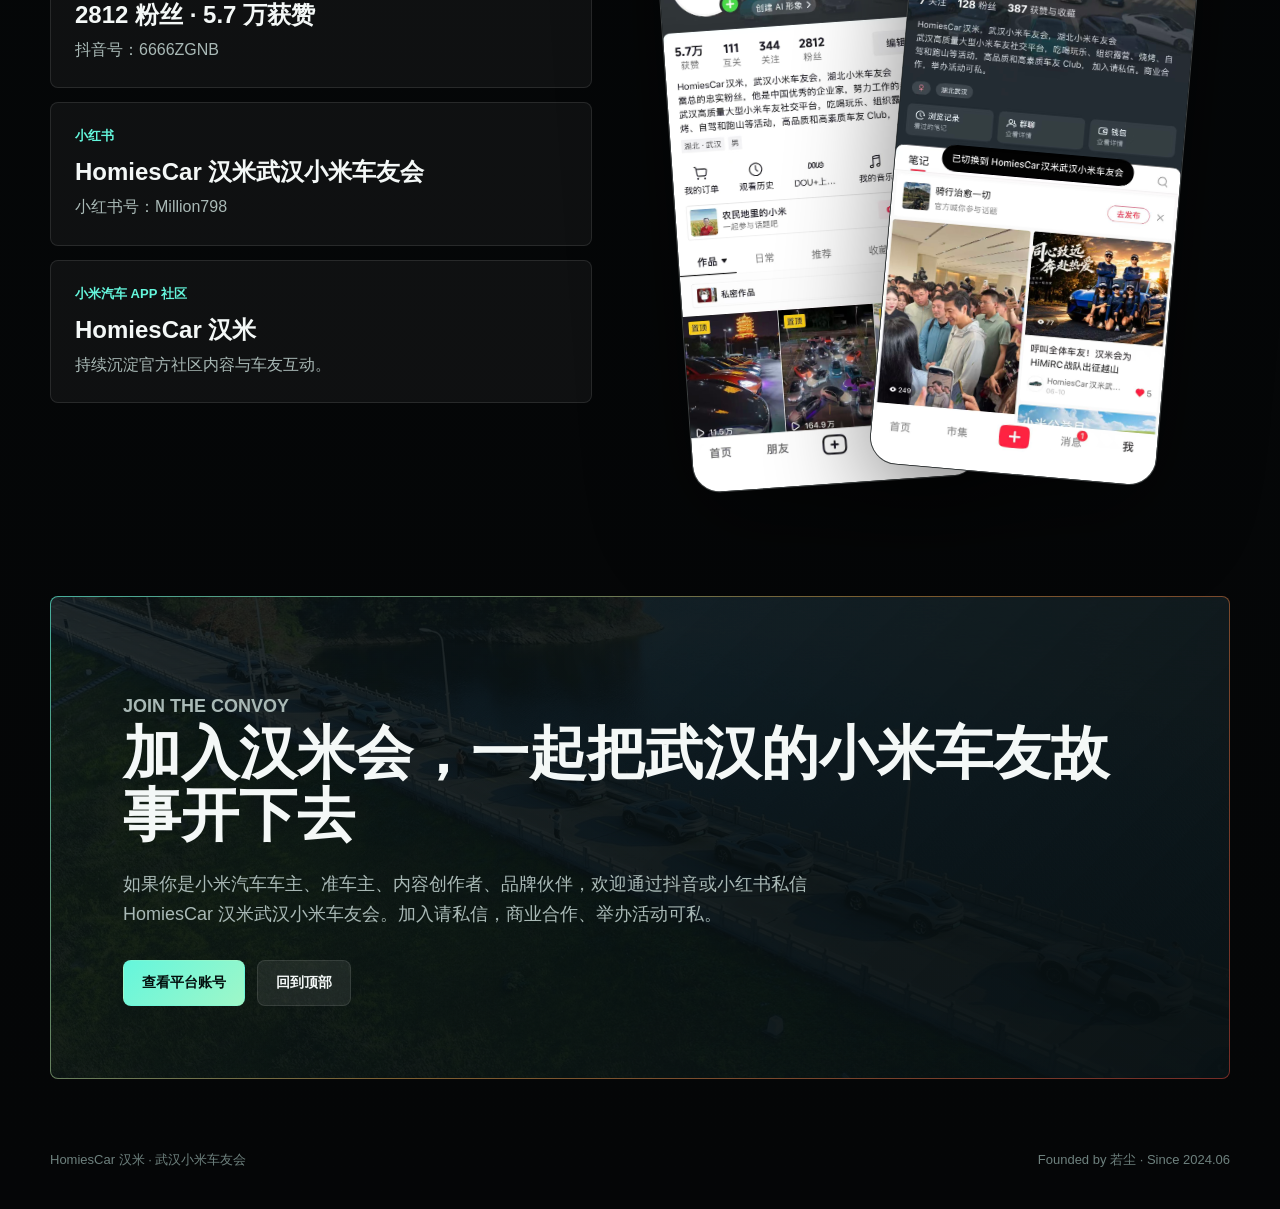
==== commit edf67c5a: "feat: add activity recap section" ====
--- a/index.html
+++ b/index.html
@@ -23,6 +23,7 @@
         <nav class="nav-links" aria-label="页面导航">
           <a href="#about">关于</a>
           <a href="#events">活动</a>
+          <a href="#recap">回顾</a>
           <a href="#platforms">平台</a>
           <a href="#join">加入</a>
         </nav>
@@ -140,6 +141,191 @@
           </div>
         </section>
 
+        <section class="section recap" id="recap" aria-labelledby="recap-title">
+          <div class="section-heading reveal">
+            <p class="eyebrow">Activity Recap</p>
+            <h2 id="recap-title">27 条活动记录，把汉米会的两年跑成一条时间线</h2>
+          </div>
+          <div class="recap-intro reveal">
+            <p>
+              从二七长江大桥首秀到冬季滑雪季，汉米会的活动不是零散聚会，而是一条持续更新的社群轨迹。这里按年份和活动类型整理，方便车友、合作方和新朋友快速了解汉米会做过什么。
+            </p>
+          </div>
+          <div class="recap-filters reveal" aria-label="活动回顾筛选">
+            <button class="filter-button is-active" type="button" data-filter="all">全部</button>
+            <button class="filter-button" type="button" data-filter="2024">2024</button>
+            <button class="filter-button" type="button" data-filter="2025">2025</button>
+            <button class="filter-button" type="button" data-filter="drive">跑山自驾</button>
+            <button class="filter-button" type="button" data-filter="outdoor">露营户外</button>
+            <button class="filter-button" type="button" data-filter="city">城市影像</button>
+            <button class="filter-button" type="button" data-filter="community">聚会共创</button>
+          </div>
+          <div class="activity-wall reveal" aria-live="polite">
+            <article class="recap-card" data-year="2024" data-type="city">
+              <time>2024.05.19</time>
+              <h3>二七长江大桥首秀</h3>
+              <p>梦开始的地方，车队第一次以城市地标为背景被看见。</p>
+              <div><span>城市影像</span><span>资料线索</span></div>
+            </article>
+            <article class="recap-card" data-year="2024" data-type="outdoor city">
+              <time>2024.06.08</time>
+              <h3>武大拍摄 & 露营活动</h3>
+              <p>从校园拍摄到露营相聚，早期汉米会把镜头和生活放在一起。</p>
+              <div><span>露营户外</span><span>已归档</span></div>
+            </article>
+            <article class="recap-card" data-year="2024" data-type="city drive">
+              <time>2024.06.23</time>
+              <h3>梁子湖彩虹跑道拍摄</h3>
+              <p>用车队、道路和色彩打开汉米会的视觉记忆。</p>
+              <div><span>城市影像</span><span>资料线索</span></div>
+            </article>
+            <article class="recap-card" data-year="2024" data-type="community">
+              <time>2024.07.13</time>
+              <h3>汉米第一届王者争霸赛</h3>
+              <p>车友关系从方向盘延伸到游戏局，社群开始拥有更多玩法。</p>
+              <div><span>聚会共创</span><span>资料线索</span></div>
+            </article>
+            <article class="recap-card" data-year="2024" data-type="community">
+              <time>2024.07.19</time>
+              <h3>雷军年度演讲</h3>
+              <p>围绕小米品牌的重要节点，车友会共同关注并参与讨论。</p>
+              <div><span>聚会共创</span><span>资料线索</span></div>
+            </article>
+            <article class="recap-card" data-year="2024" data-type="community">
+              <time>2024.07.19</time>
+              <h3>雷军年度演讲·武汉分会场</h3>
+              <p>把线上发布会变成武汉车友的线下观礼现场。</p>
+              <div><span>聚会共创</span><span>资料线索</span></div>
+            </article>
+            <article class="recap-card" data-year="2024" data-type="community">
+              <time>2024.07.26</time>
+              <h3>小米精英私享会</h3>
+              <p>车友会与品牌内容、圈层交流进一步靠近。</p>
+              <div><span>聚会共创</span><span>资料线索</span></div>
+            </article>
+            <article class="recap-card" data-year="2024" data-type="city">
+              <time>2024.08.14</time>
+              <h3>宜家变装拍摄</h3>
+              <p>把车友会拍摄做成轻松、有梗、有传播感的内容现场。</p>
+              <div><span>城市影像</span><span>资料线索</span></div>
+            </article>
+            <article class="recap-card" data-year="2024" data-type="city">
+              <time>2024.08.20</time>
+              <h3>黄鹤楼拍摄</h3>
+              <p>武汉地标与小米车队同框，形成汉米会的城市名片。</p>
+              <div><span>城市影像</span><span>资料线索</span></div>
+            </article>
+            <article class="recap-card" data-year="2024" data-type="community">
+              <time>2024.09.01</time>
+              <h3>开新派对</h3>
+              <p>新朋友、新车主、新关系，在派对里完成第一次连接。</p>
+              <div><span>聚会共创</span><span>已归档</span></div>
+            </article>
+            <article class="recap-card" data-year="2024" data-type="outdoor drive">
+              <time>2024.09.21</time>
+              <h3>仙居顶露营日出</h3>
+              <p>把夜路、帐篷和日出变成车友之间共同经历的清晨。</p>
+              <div><span>露营户外</span><span>资料线索</span></div>
+            </article>
+            <article class="recap-card" data-year="2024" data-type="community">
+              <time>2024.10.03</time>
+              <h3>国庆婚车</h3>
+              <p>车友会从活动组织延伸到车主生活服务。</p>
+              <div><span>聚会共创</span><span>资料线索</span></div>
+            </article>
+            <article class="recap-card" data-year="2024" data-type="community">
+              <time>2024.10.03</time>
+              <h3>新起点分会场活动</h3>
+              <p>多场景活动协同，让汉米会的组织能力继续被验证。</p>
+              <div><span>聚会共创</span><span>资料线索</span></div>
+            </article>
+            <article class="recap-card highlight" data-year="2024" data-type="community city">
+              <time>2024.12.21</time>
+              <h3>HomiesCar 汉米跨年嘉年华</h3>
+              <p>年度级相聚，车友、伙伴和品牌一起把汉米会做成舞台。</p>
+              <div><span>年度活动</span><span>已归档</span></div>
+            </article>
+            <article class="recap-card" data-year="2025" data-type="city">
+              <time>2025.01.03</time>
+              <h3>不无聊拍摄</h3>
+              <p>以内容创作延续车友会的新年开场。</p>
+              <div><span>城市影像</span><span>资料线索</span></div>
+            </article>
+            <article class="recap-card" data-year="2025" data-type="community drive">
+              <time>2025.01.22</time>
+              <h3>小米的朋友们 欢聚小年夜</h3>
+              <p>小年前夜的车队相聚，把节日感带进车友会。</p>
+              <div><span>聚会共创</span><span>已归档</span></div>
+            </article>
+            <article class="recap-card" data-year="2025" data-type="drive">
+              <time>2025.03.23</time>
+              <h3>汉米春日天台山跑山</h3>
+              <p>春天的山路、队形和速度，是汉米会最鲜明的驾驶记忆。</p>
+              <div><span>跑山自驾</span><span>已归档</span></div>
+            </article>
+            <article class="recap-card highlight" data-year="2025" data-type="outdoor community">
+              <time>2025.05.24</time>
+              <h3>周年庆 · 湖畔露营 · 星空之约</h3>
+              <p>湖边、星空、车队和朋友，构成汉米会一周年的重要节点。</p>
+              <div><span>露营户外</span><span>已归档</span></div>
+            </article>
+            <article class="recap-card" data-year="2025" data-type="community">
+              <time>2025.06.07</time>
+              <h3>2025 高考送考</h3>
+              <p>车友会参与城市服务，把车队力量用在更温暖的地方。</p>
+              <div><span>聚会共创</span><span>资料线索</span></div>
+            </article>
+            <article class="recap-card" data-year="2025" data-type="community">
+              <time>2025.07.06</time>
+              <h3>亚洲最大市内攀岩</h3>
+              <p>从驾驶到运动，汉米会不断扩展车友共同体验的边界。</p>
+              <div><span>聚会共创</span><span>资料线索</span></div>
+            </article>
+            <article class="recap-card" data-year="2025" data-type="community">
+              <time>2025.09.18</time>
+              <h3>918 二十城观影</h3>
+              <p>以观影为纽带，把车友连接进更大的城市联动。</p>
+              <div><span>聚会共创</span><span>资料线索</span></div>
+            </article>
+            <article class="recap-card" data-year="2025" data-type="outdoor drive">
+              <time>2025.10.07</time>
+              <h3>仙居顶云海日出露营</h3>
+              <p>车队再次驶向山顶，把云海和日出写进活动回忆。</p>
+              <div><span>露营户外</span><span>资料线索</span></div>
+            </article>
+            <article class="recap-card" data-year="2025" data-type="outdoor community">
+              <time>2025.10.12</time>
+              <h3>小米汽车科技露营季武汉站</h3>
+              <p>以科技、露营和车友体验为核心，连接品牌活动与本地社群。</p>
+              <div><span>露营户外</span><span>已归档</span></div>
+            </article>
+            <article class="recap-card highlight" data-year="2025" data-type="drive">
+              <time>2025.11.15</time>
+              <h3>SU 度 YU 激情，汉米冬日跑山</h3>
+              <p>冬日山路里的队形和热爱，成为汉米会驾驶活动代表作。</p>
+              <div><span>跑山自驾</span><span>待补图</span></div>
+            </article>
+            <article class="recap-card" data-year="2025" data-type="community">
+              <time>2025.11.25</time>
+              <h3>巴奴 & 汉米品鉴会</h3>
+              <p>车友会与品牌餐饮体验结合，扩展社交和合作场景。</p>
+              <div><span>聚会共创</span><span>资料线索</span></div>
+            </article>
+            <article class="recap-card" data-year="2025" data-type="community">
+              <time>2025.11.30</time>
+              <h3>开箱奇遇 小米车友后备箱市集</h3>
+              <p>车尾箱变成小型市集，车友分享各自生活方式。</p>
+              <div><span>聚会共创</span><span>已归档</span></div>
+            </article>
+            <article class="recap-card highlight" data-year="2025" data-type="community outdoor">
+              <time>2025.12.13</time>
+              <h3>武汉小米车友冬季滑雪季</h3>
+              <p>从方向盘到雪场，社群的快乐半径继续扩大。</p>
+              <div><span>露营户外</span><span>已归档</span></div>
+            </article>
+          </div>
+        </section>
+
         <section class="section scenes" aria-labelledby="scenes-title">
           <div class="section-heading reveal">
             <p class="eyebrow">Club Scenes</p>
--- a/styles.css
+++ b/styles.css
@@ -483,6 +483,126 @@
   margin-top: 44px;
 }
 
+.recap-intro {
+  max-width: 780px;
+  margin-top: 22px;
+  color: #d2dfdd;
+  font-size: 17px;
+  line-height: 1.9;
+}
+
+.recap-filters {
+  display: flex;
+  flex-wrap: wrap;
+  gap: 10px;
+  margin-top: 34px;
+}
+
+.filter-button {
+  min-height: 40px;
+  padding: 0 14px;
+  border: 1px solid var(--line-soft);
+  border-radius: 999px;
+  color: var(--muted);
+  background: rgba(255, 255, 255, 0.045);
+  cursor: pointer;
+  font: inherit;
+  font-size: 13px;
+  font-weight: 700;
+  transition: color 180ms ease, border-color 180ms ease, background 180ms ease, transform 180ms ease;
+}
+
+.filter-button:hover,
+.filter-button.is-active {
+  color: #06110f;
+  border-color: transparent;
+  background: linear-gradient(135deg, var(--cyan), var(--mint));
+  transform: translateY(-1px);
+}
+
+.activity-wall {
+  display: grid;
+  grid-template-columns: repeat(3, 1fr);
+  gap: 14px;
+  margin-top: 24px;
+}
+
+.recap-card {
+  position: relative;
+  min-height: 246px;
+  padding: 22px;
+  overflow: hidden;
+  border: 1px solid var(--line-soft);
+  border-radius: var(--radius);
+  background:
+    linear-gradient(145deg, rgba(255, 255, 255, 0.075), rgba(255, 255, 255, 0.025)),
+    rgba(4, 10, 11, 0.68);
+  transition: opacity 220ms ease, transform 220ms ease, border-color 220ms ease;
+}
+
+.recap-card::before {
+  position: absolute;
+  inset: 0;
+  pointer-events: none;
+  content: "";
+  opacity: 0;
+  background: radial-gradient(circle at 22% 0%, rgba(100, 246, 220, 0.2), transparent 48%);
+  transition: opacity 220ms ease;
+}
+
+.recap-card:hover {
+  border-color: rgba(100, 246, 220, 0.34);
+  transform: translateY(-3px);
+}
+
+.recap-card:hover::before,
+.recap-card.highlight::before {
+  opacity: 1;
+}
+
+.recap-card.is-hidden {
+  display: none;
+}
+
+.recap-card time {
+  display: block;
+  margin-bottom: 42px;
+  color: var(--amber);
+  font-size: 12px;
+  font-weight: 900;
+}
+
+.recap-card h3 {
+  margin-bottom: 12px;
+  font-size: 21px;
+  line-height: 1.32;
+}
+
+.recap-card p {
+  margin-bottom: 22px;
+  color: var(--muted);
+  line-height: 1.72;
+}
+
+.recap-card div {
+  position: absolute;
+  left: 22px;
+  right: 22px;
+  bottom: 18px;
+  display: flex;
+  flex-wrap: wrap;
+  gap: 8px;
+}
+
+.recap-card span {
+  padding: 6px 9px;
+  border: 1px solid rgba(100, 246, 220, 0.16);
+  border-radius: 999px;
+  color: #dcecea;
+  background: rgba(255, 255, 255, 0.055);
+  font-size: 12px;
+}
+
 .scene-card {
   min-height: 250px;
   padding: 22px;
@@ -631,6 +751,10 @@
     grid-template-columns: repeat(2, 1fr);
   }
 
+  .activity-wall {
+    grid-template-columns: repeat(2, 1fr);
+  }
+
   .event-collage {
     min-height: 500px;
   }
@@ -693,6 +817,18 @@
 
   .scene-grid {
     grid-template-columns: 1fr;
+  }
+
+  .activity-wall {
+    grid-template-columns: 1fr;
+  }
+
+  .recap-card {
+    min-height: 230px;
+  }
+
+  .recap-card time {
+    margin-bottom: 34px;
   }
 
   .scene-card {
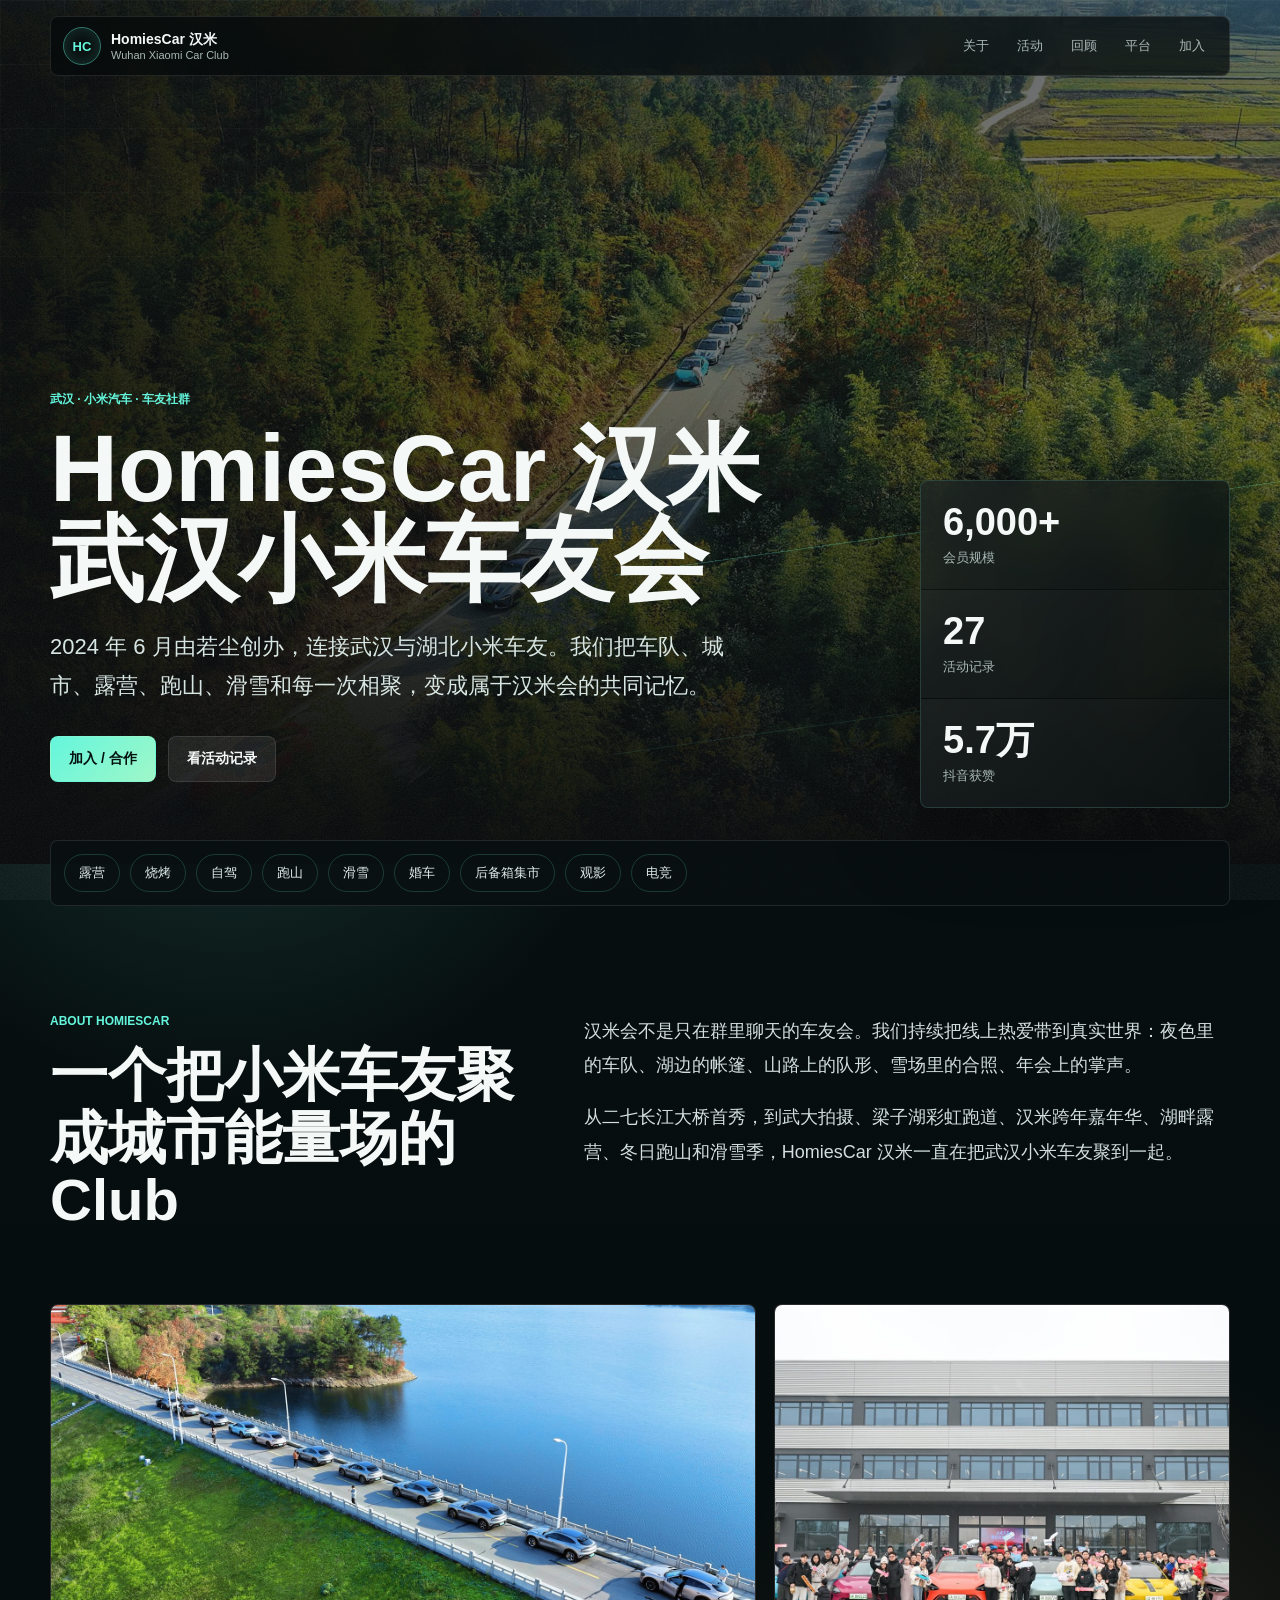
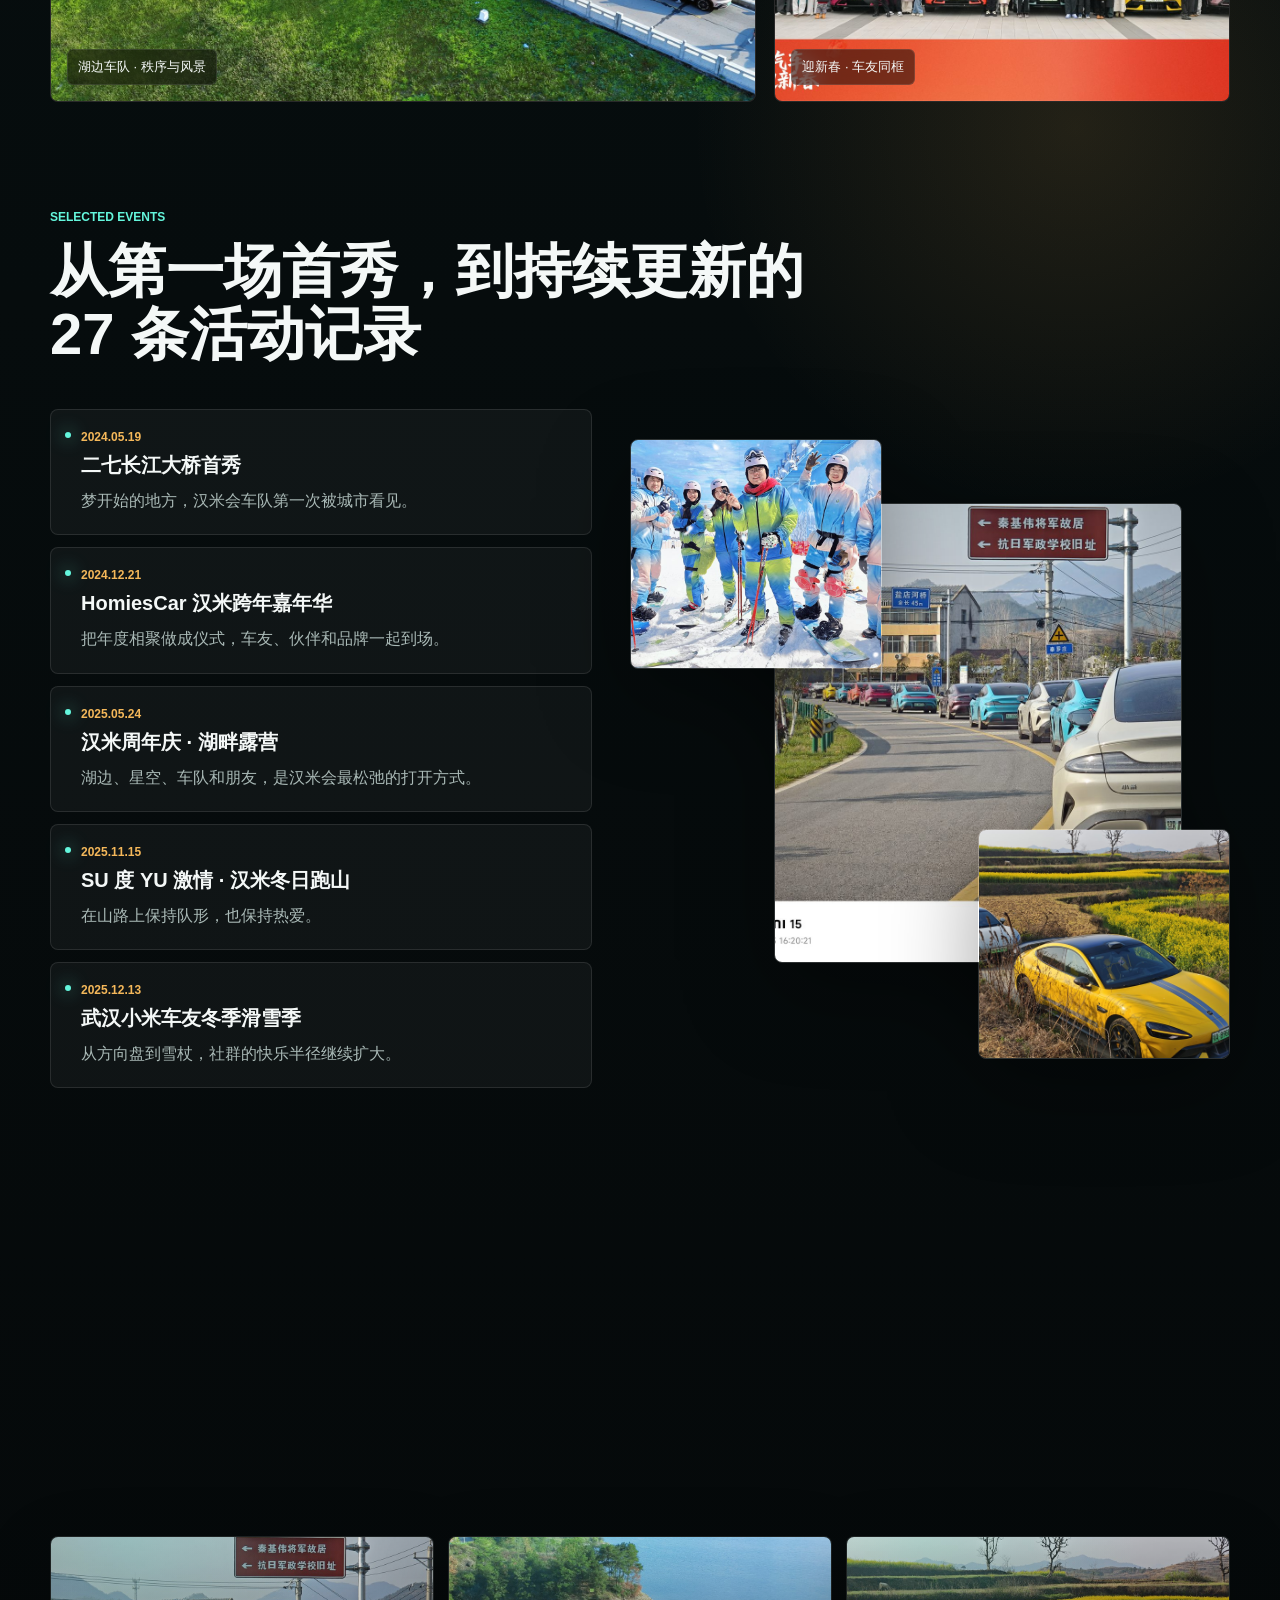
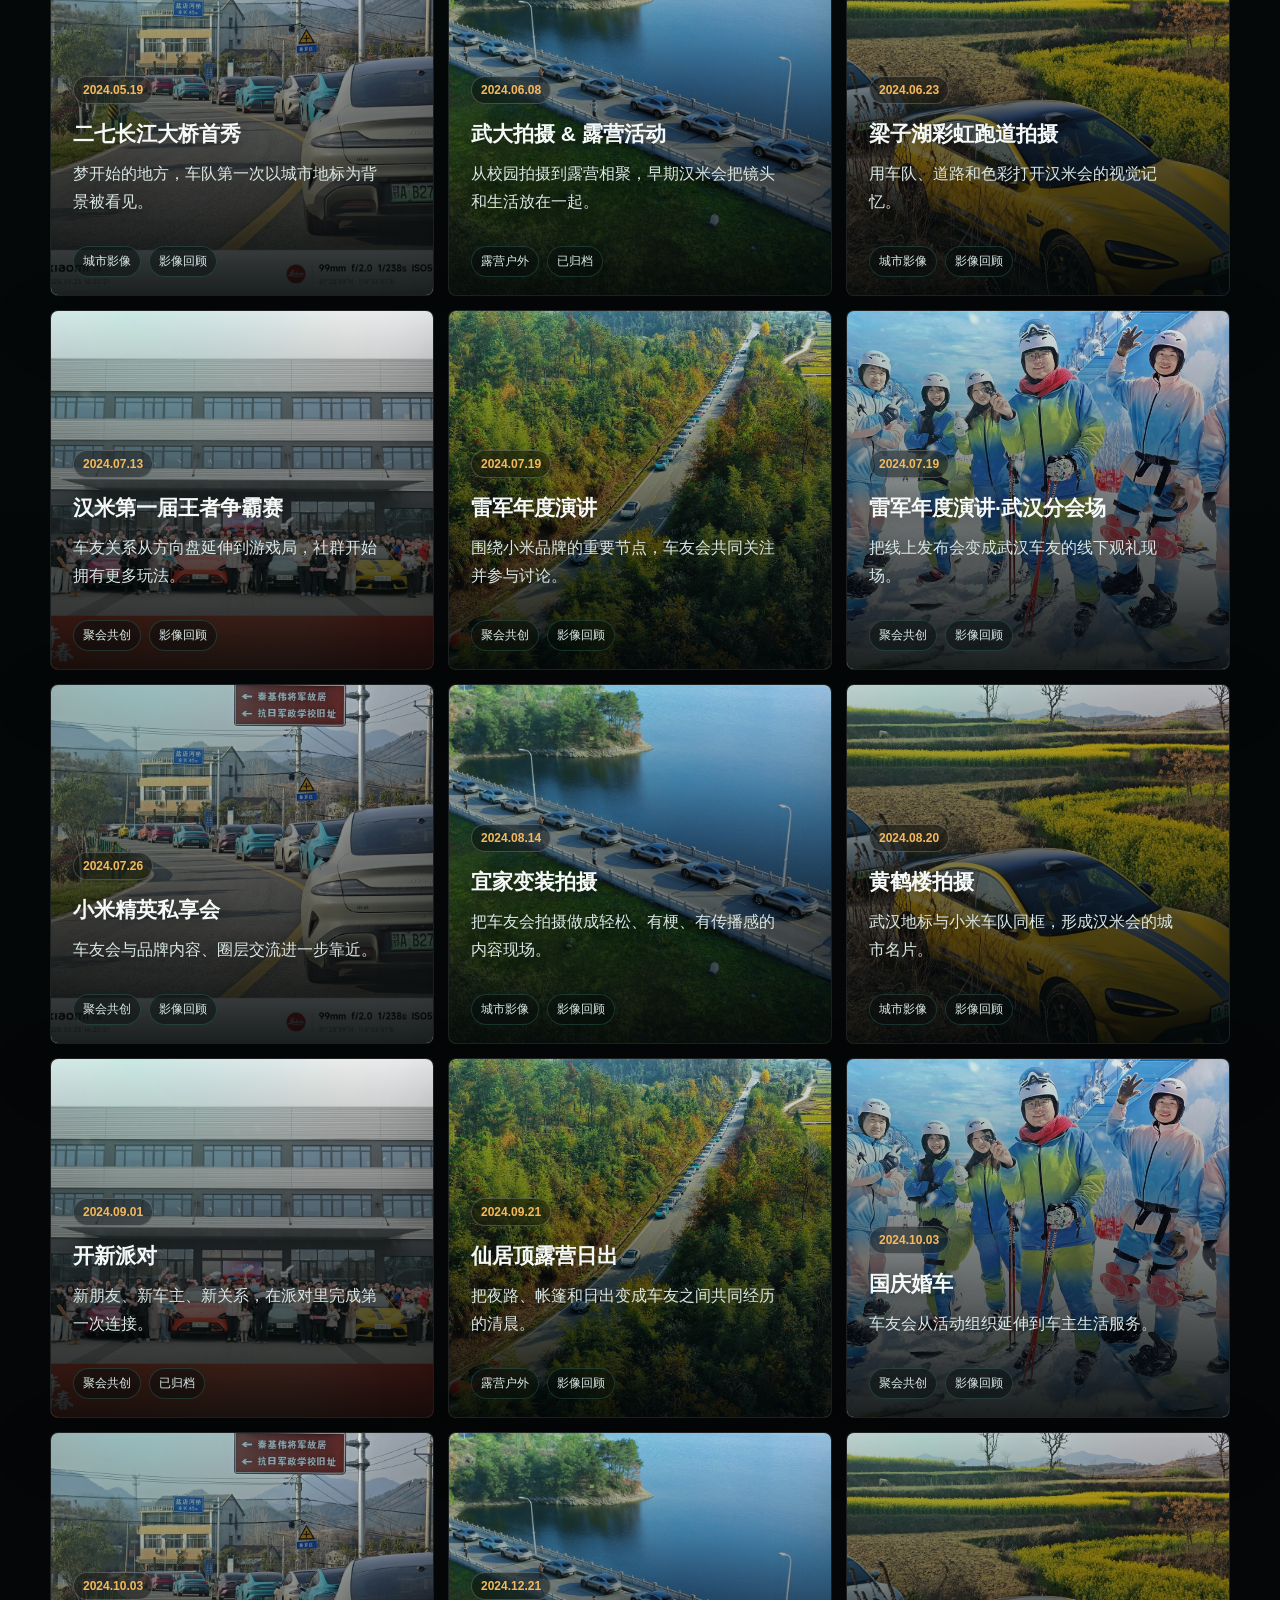
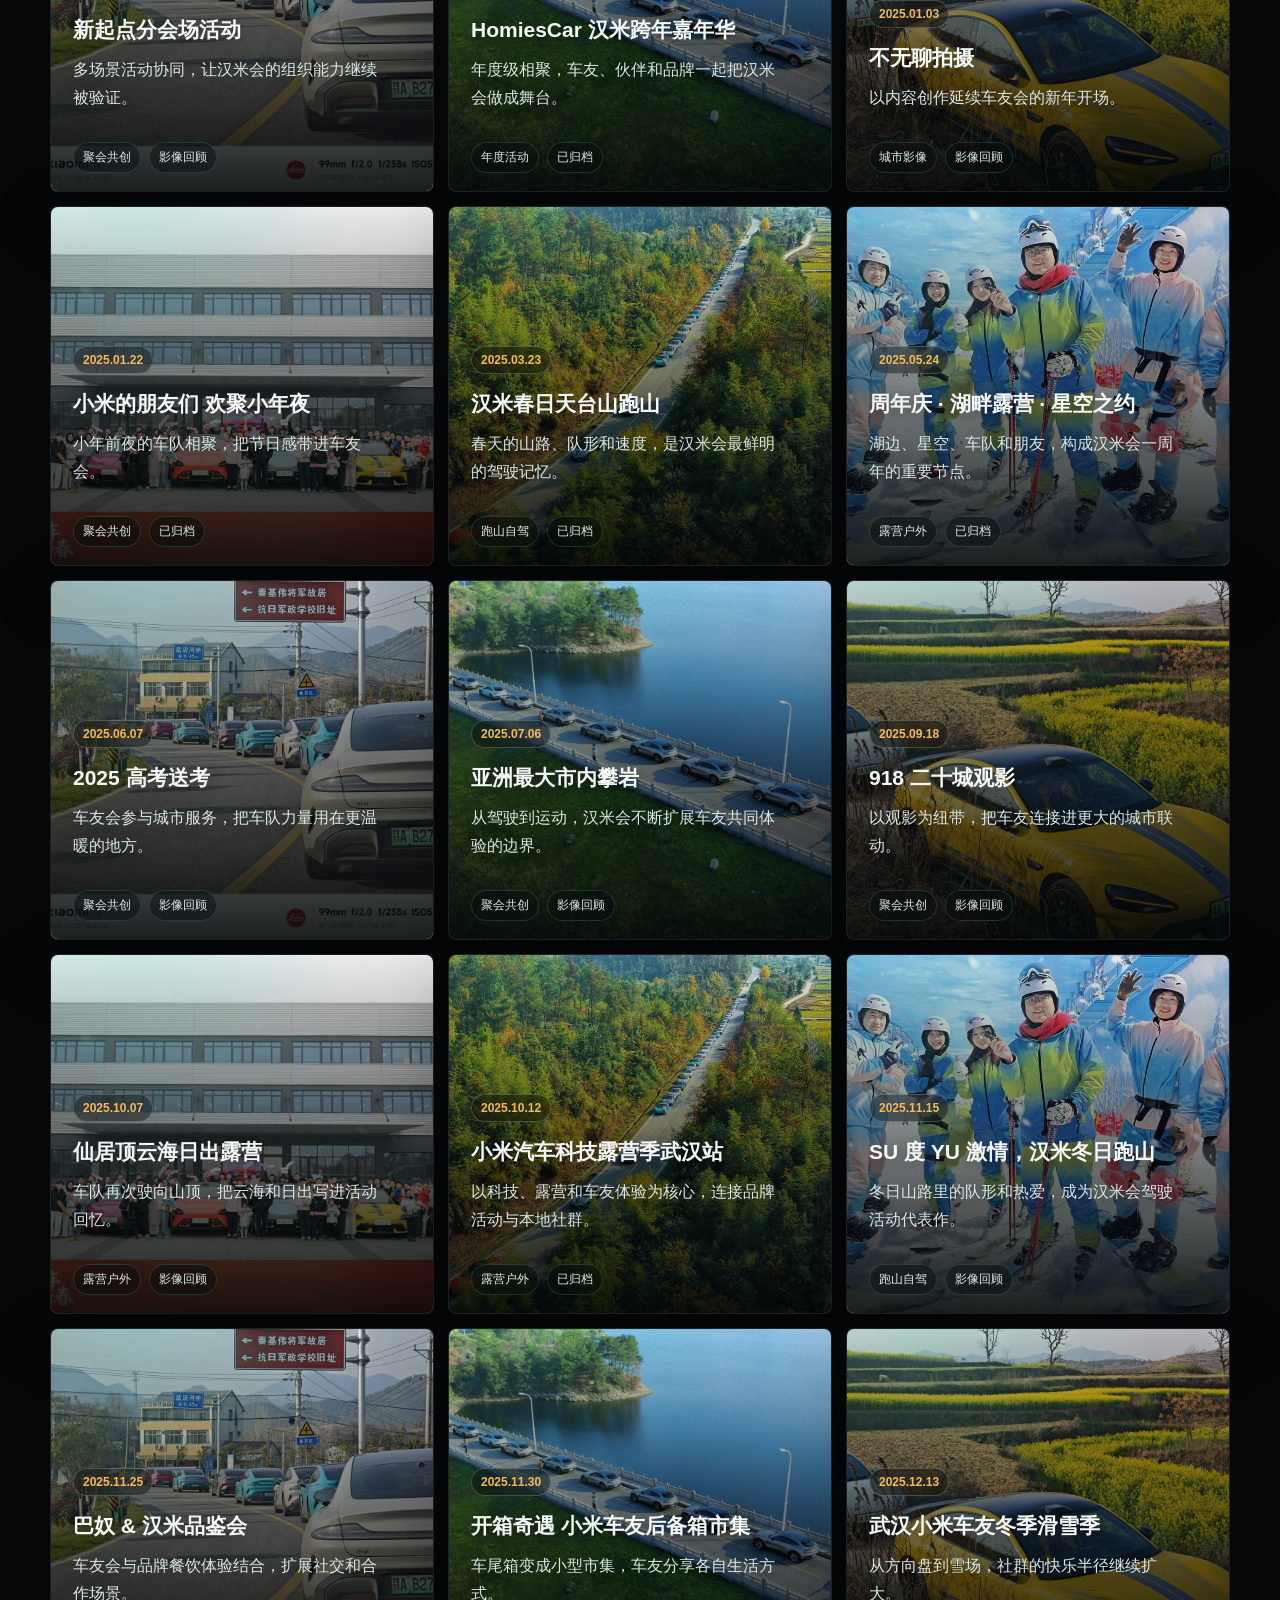
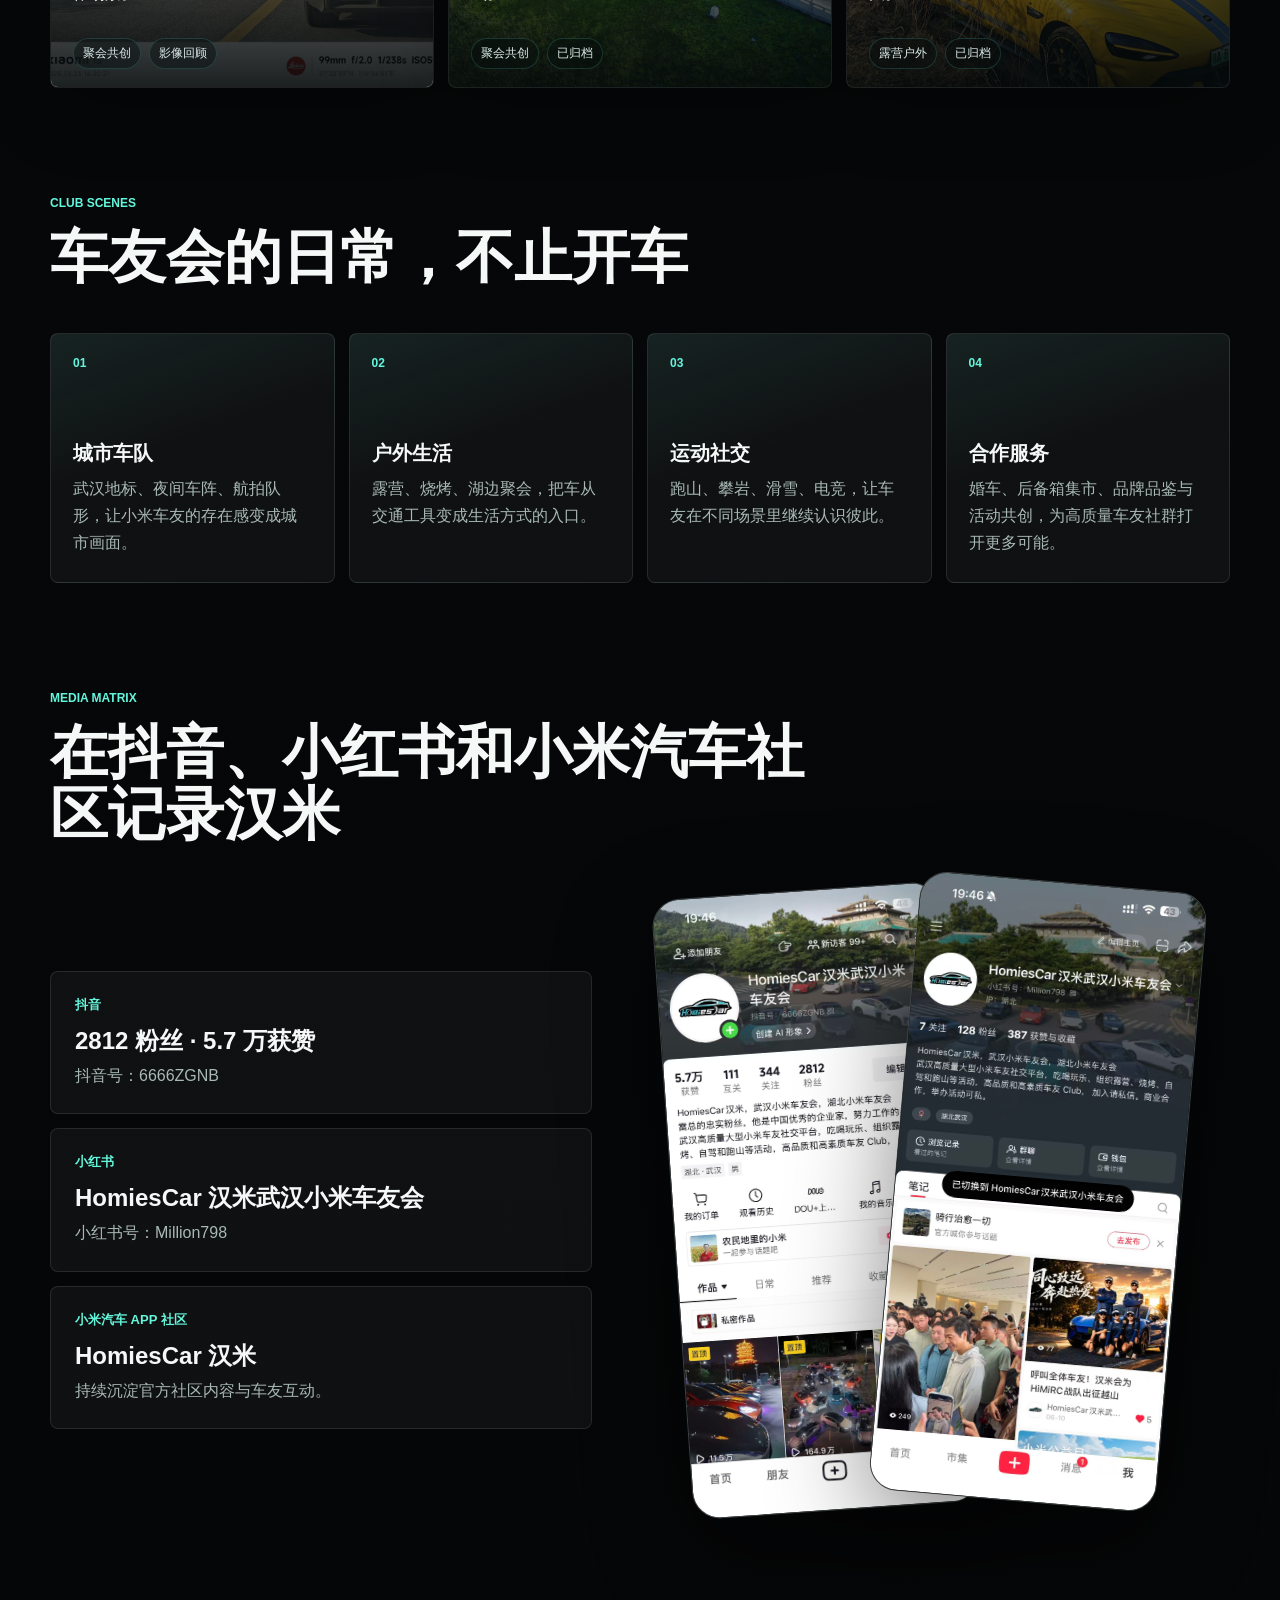
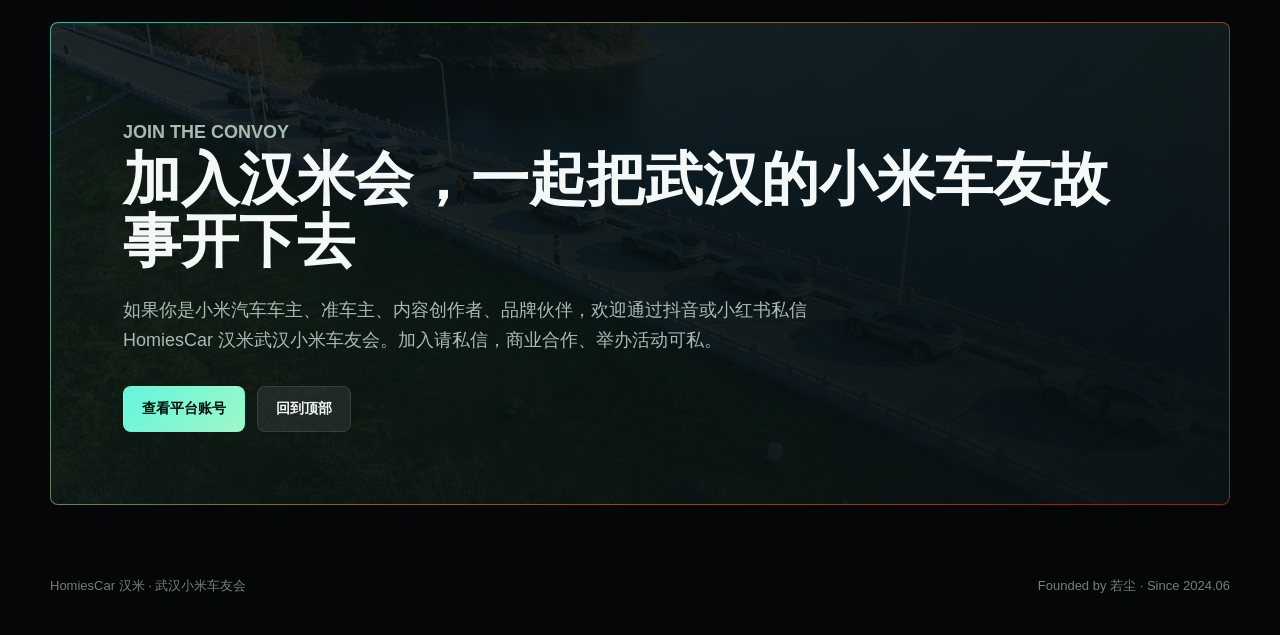
==== commit 1e3b00d9: "feat: add photos to activity recap" ====
--- a/index.html
+++ b/index.html
@@ -165,7 +165,7 @@
               <time>2024.05.19</time>
               <h3>二七长江大桥首秀</h3>
               <p>梦开始的地方，车队第一次以城市地标为背景被看见。</p>
-              <div><span>城市影像</span><span>资料线索</span></div>
+              <div><span>城市影像</span><span>影像回顾</span></div>
             </article>
             <article class="recap-card" data-year="2024" data-type="outdoor city">
               <time>2024.06.08</time>
@@ -177,43 +177,43 @@
               <time>2024.06.23</time>
               <h3>梁子湖彩虹跑道拍摄</h3>
               <p>用车队、道路和色彩打开汉米会的视觉记忆。</p>
-              <div><span>城市影像</span><span>资料线索</span></div>
+              <div><span>城市影像</span><span>影像回顾</span></div>
             </article>
             <article class="recap-card" data-year="2024" data-type="community">
               <time>2024.07.13</time>
               <h3>汉米第一届王者争霸赛</h3>
               <p>车友关系从方向盘延伸到游戏局，社群开始拥有更多玩法。</p>
-              <div><span>聚会共创</span><span>资料线索</span></div>
+              <div><span>聚会共创</span><span>影像回顾</span></div>
             </article>
             <article class="recap-card" data-year="2024" data-type="community">
               <time>2024.07.19</time>
               <h3>雷军年度演讲</h3>
               <p>围绕小米品牌的重要节点，车友会共同关注并参与讨论。</p>
-              <div><span>聚会共创</span><span>资料线索</span></div>
+              <div><span>聚会共创</span><span>影像回顾</span></div>
             </article>
             <article class="recap-card" data-year="2024" data-type="community">
               <time>2024.07.19</time>
               <h3>雷军年度演讲·武汉分会场</h3>
               <p>把线上发布会变成武汉车友的线下观礼现场。</p>
-              <div><span>聚会共创</span><span>资料线索</span></div>
+              <div><span>聚会共创</span><span>影像回顾</span></div>
             </article>
             <article class="recap-card" data-year="2024" data-type="community">
               <time>2024.07.26</time>
               <h3>小米精英私享会</h3>
               <p>车友会与品牌内容、圈层交流进一步靠近。</p>
-              <div><span>聚会共创</span><span>资料线索</span></div>
+              <div><span>聚会共创</span><span>影像回顾</span></div>
             </article>
             <article class="recap-card" data-year="2024" data-type="city">
               <time>2024.08.14</time>
               <h3>宜家变装拍摄</h3>
               <p>把车友会拍摄做成轻松、有梗、有传播感的内容现场。</p>
-              <div><span>城市影像</span><span>资料线索</span></div>
+              <div><span>城市影像</span><span>影像回顾</span></div>
             </article>
             <article class="recap-card" data-year="2024" data-type="city">
               <time>2024.08.20</time>
               <h3>黄鹤楼拍摄</h3>
               <p>武汉地标与小米车队同框，形成汉米会的城市名片。</p>
-              <div><span>城市影像</span><span>资料线索</span></div>
+              <div><span>城市影像</span><span>影像回顾</span></div>
             </article>
             <article class="recap-card" data-year="2024" data-type="community">
               <time>2024.09.01</time>
@@ -225,19 +225,19 @@
               <time>2024.09.21</time>
               <h3>仙居顶露营日出</h3>
               <p>把夜路、帐篷和日出变成车友之间共同经历的清晨。</p>
-              <div><span>露营户外</span><span>资料线索</span></div>
+              <div><span>露营户外</span><span>影像回顾</span></div>
             </article>
             <article class="recap-card" data-year="2024" data-type="community">
               <time>2024.10.03</time>
               <h3>国庆婚车</h3>
               <p>车友会从活动组织延伸到车主生活服务。</p>
-              <div><span>聚会共创</span><span>资料线索</span></div>
+              <div><span>聚会共创</span><span>影像回顾</span></div>
             </article>
             <article class="recap-card" data-year="2024" data-type="community">
               <time>2024.10.03</time>
               <h3>新起点分会场活动</h3>
               <p>多场景活动协同，让汉米会的组织能力继续被验证。</p>
-              <div><span>聚会共创</span><span>资料线索</span></div>
+              <div><span>聚会共创</span><span>影像回顾</span></div>
             </article>
             <article class="recap-card highlight" data-year="2024" data-type="community city">
               <time>2024.12.21</time>
@@ -249,7 +249,7 @@
               <time>2025.01.03</time>
               <h3>不无聊拍摄</h3>
               <p>以内容创作延续车友会的新年开场。</p>
-              <div><span>城市影像</span><span>资料线索</span></div>
+              <div><span>城市影像</span><span>影像回顾</span></div>
             </article>
             <article class="recap-card" data-year="2025" data-type="community drive">
               <time>2025.01.22</time>
@@ -273,25 +273,25 @@
               <time>2025.06.07</time>
               <h3>2025 高考送考</h3>
               <p>车友会参与城市服务，把车队力量用在更温暖的地方。</p>
-              <div><span>聚会共创</span><span>资料线索</span></div>
+              <div><span>聚会共创</span><span>影像回顾</span></div>
             </article>
             <article class="recap-card" data-year="2025" data-type="community">
               <time>2025.07.06</time>
               <h3>亚洲最大市内攀岩</h3>
               <p>从驾驶到运动，汉米会不断扩展车友共同体验的边界。</p>
-              <div><span>聚会共创</span><span>资料线索</span></div>
+              <div><span>聚会共创</span><span>影像回顾</span></div>
             </article>
             <article class="recap-card" data-year="2025" data-type="community">
               <time>2025.09.18</time>
               <h3>918 二十城观影</h3>
               <p>以观影为纽带，把车友连接进更大的城市联动。</p>
-              <div><span>聚会共创</span><span>资料线索</span></div>
+              <div><span>聚会共创</span><span>影像回顾</span></div>
             </article>
             <article class="recap-card" data-year="2025" data-type="outdoor drive">
               <time>2025.10.07</time>
               <h3>仙居顶云海日出露营</h3>
               <p>车队再次驶向山顶，把云海和日出写进活动回忆。</p>
-              <div><span>露营户外</span><span>资料线索</span></div>
+              <div><span>露营户外</span><span>影像回顾</span></div>
             </article>
             <article class="recap-card" data-year="2025" data-type="outdoor community">
               <time>2025.10.12</time>
@@ -303,13 +303,13 @@
               <time>2025.11.15</time>
               <h3>SU 度 YU 激情，汉米冬日跑山</h3>
               <p>冬日山路里的队形和热爱，成为汉米会驾驶活动代表作。</p>
-              <div><span>跑山自驾</span><span>待补图</span></div>
+              <div><span>跑山自驾</span><span>影像回顾</span></div>
             </article>
             <article class="recap-card" data-year="2025" data-type="community">
               <time>2025.11.25</time>
               <h3>巴奴 & 汉米品鉴会</h3>
               <p>车友会与品牌餐饮体验结合，扩展社交和合作场景。</p>
-              <div><span>聚会共创</span><span>资料线索</span></div>
+              <div><span>聚会共创</span><span>影像回顾</span></div>
             </article>
             <article class="recap-card" data-year="2025" data-type="community">
               <time>2025.11.30</time>
--- a/styles.css
+++ b/styles.css
@@ -529,35 +529,76 @@
 
 .recap-card {
   position: relative;
-  min-height: 246px;
+  display: flex;
+  min-height: 360px;
   padding: 22px;
   overflow: hidden;
   border: 1px solid var(--line-soft);
   border-radius: var(--radius);
-  background:
-    linear-gradient(145deg, rgba(255, 255, 255, 0.075), rgba(255, 255, 255, 0.025)),
-    rgba(4, 10, 11, 0.68);
-  transition: opacity 220ms ease, transform 220ms ease, border-color 220ms ease;
+  isolation: isolate;
+  background: rgba(4, 10, 11, 0.72);
+  box-shadow: 0 22px 70px rgba(0, 0, 0, 0.24);
+  flex-direction: column;
+  justify-content: flex-end;
+  transition: opacity 220ms ease, transform 220ms ease, border-color 220ms ease, box-shadow 220ms ease;
 }
 
 .recap-card::before {
   position: absolute;
   inset: 0;
+  z-index: -1;
   pointer-events: none;
   content: "";
-  opacity: 0;
-  background: radial-gradient(circle at 22% 0%, rgba(100, 246, 220, 0.2), transparent 48%);
-  transition: opacity 220ms ease;
+  background:
+    linear-gradient(180deg, rgba(3, 8, 9, 0.08) 0%, rgba(3, 8, 9, 0.42) 42%, rgba(3, 8, 9, 0.9) 100%),
+    radial-gradient(circle at 20% 0%, rgba(100, 246, 220, 0.22), transparent 46%);
+}
+
+.recap-card::after {
+  position: absolute;
+  inset: 0;
+  z-index: -2;
+  content: "";
+  background-image: var(--recap-photo);
+  background-position: center;
+  background-size: cover;
+  transform: scale(1.02);
+  transition: filter 220ms ease, transform 420ms ease;
+}
+
+.recap-card:nth-child(6n + 1) {
+  --recap-photo: url("assets/site/road-trip-line.jpg");
+}
+
+.recap-card:nth-child(6n + 2) {
+  --recap-photo: url("assets/site/lake-convoy.jpg");
+}
+
+.recap-card:nth-child(6n + 3) {
+  --recap-photo: url("assets/site/yellow-su7-field.jpg");
+}
+
+.recap-card:nth-child(6n + 4) {
+  --recap-photo: url("assets/site/new-year-group.jpg");
+}
+
+.recap-card:nth-child(6n + 5) {
+  --recap-photo: url("assets/site/hero-mountain-convoy.jpg");
+}
+
+.recap-card:nth-child(6n + 6) {
+  --recap-photo: url("assets/site/ski-club.jpg");
 }
 
 .recap-card:hover {
   border-color: rgba(100, 246, 220, 0.34);
+  box-shadow: 0 30px 90px rgba(0, 0, 0, 0.36);
   transform: translateY(-3px);
 }
 
-.recap-card:hover::before,
-.recap-card.highlight::before {
-  opacity: 1;
+.recap-card:hover::after {
+  filter: saturate(1.08) contrast(1.05);
+  transform: scale(1.08);
 }
 
 .recap-card.is-hidden {
@@ -566,8 +607,14 @@
 
 .recap-card time {
   display: block;
-  margin-bottom: 42px;
+  width: fit-content;
+  margin-bottom: 16px;
+  padding: 6px 9px;
+  border: 1px solid rgba(255, 255, 255, 0.2);
+  border-radius: 999px;
   color: var(--amber);
+  background: rgba(0, 0, 0, 0.36);
+  backdrop-filter: blur(16px);
   font-size: 12px;
   font-weight: 900;
 }
@@ -576,12 +623,15 @@
   margin-bottom: 12px;
   font-size: 21px;
   line-height: 1.32;
+  text-shadow: 0 2px 18px rgba(0, 0, 0, 0.42);
 }
 
 .recap-card p {
-  margin-bottom: 22px;
-  color: var(--muted);
+  max-width: 92%;
+  margin-bottom: 58px;
+  color: #d9e7e5;
   line-height: 1.72;
+  text-shadow: 0 2px 16px rgba(0, 0, 0, 0.36);
 }
 
 .recap-card div {
@@ -599,7 +649,8 @@
   border: 1px solid rgba(100, 246, 220, 0.16);
   border-radius: 999px;
   color: #dcecea;
-  background: rgba(255, 255, 255, 0.055);
+  background: rgba(5, 12, 13, 0.44);
+  backdrop-filter: blur(18px);
   font-size: 12px;
 }
 
@@ -824,7 +875,7 @@
   }
 
   .recap-card {
-    min-height: 230px;
+    min-height: 320px;
   }
 
   .recap-card time {
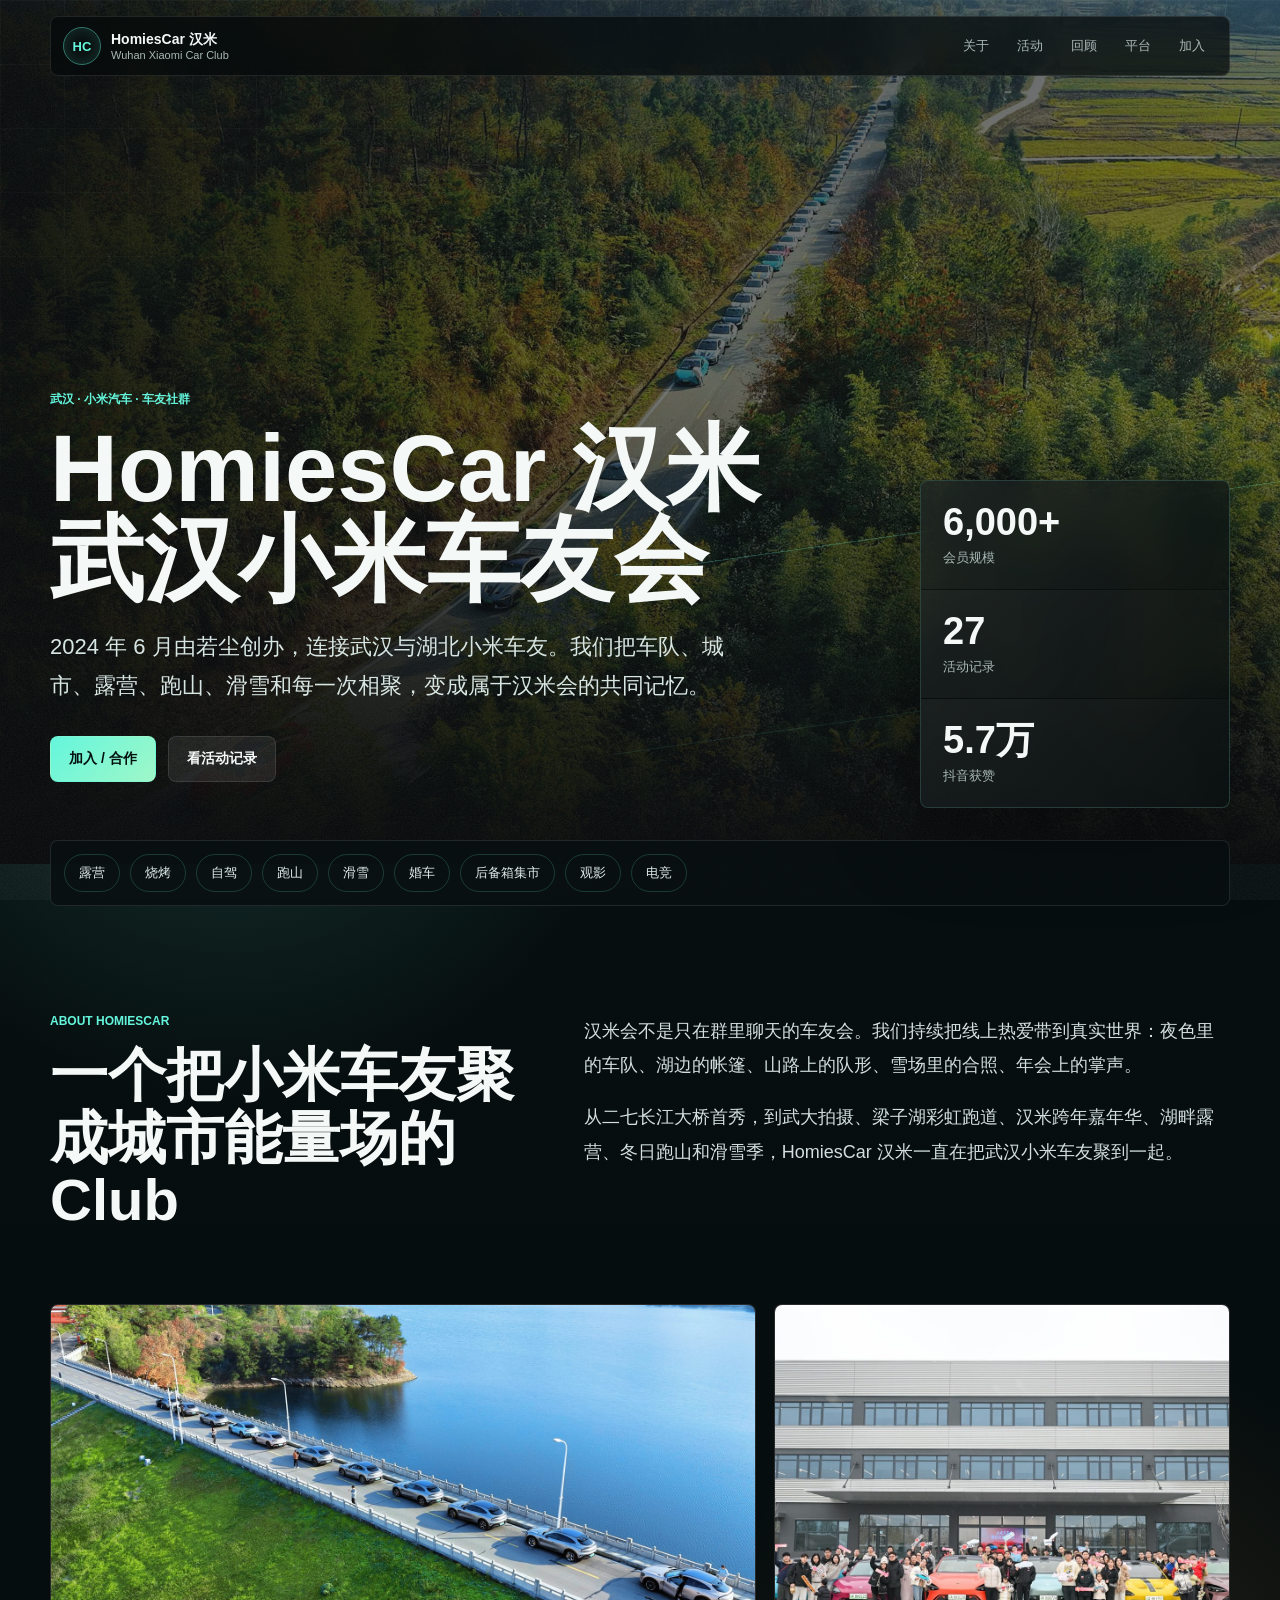
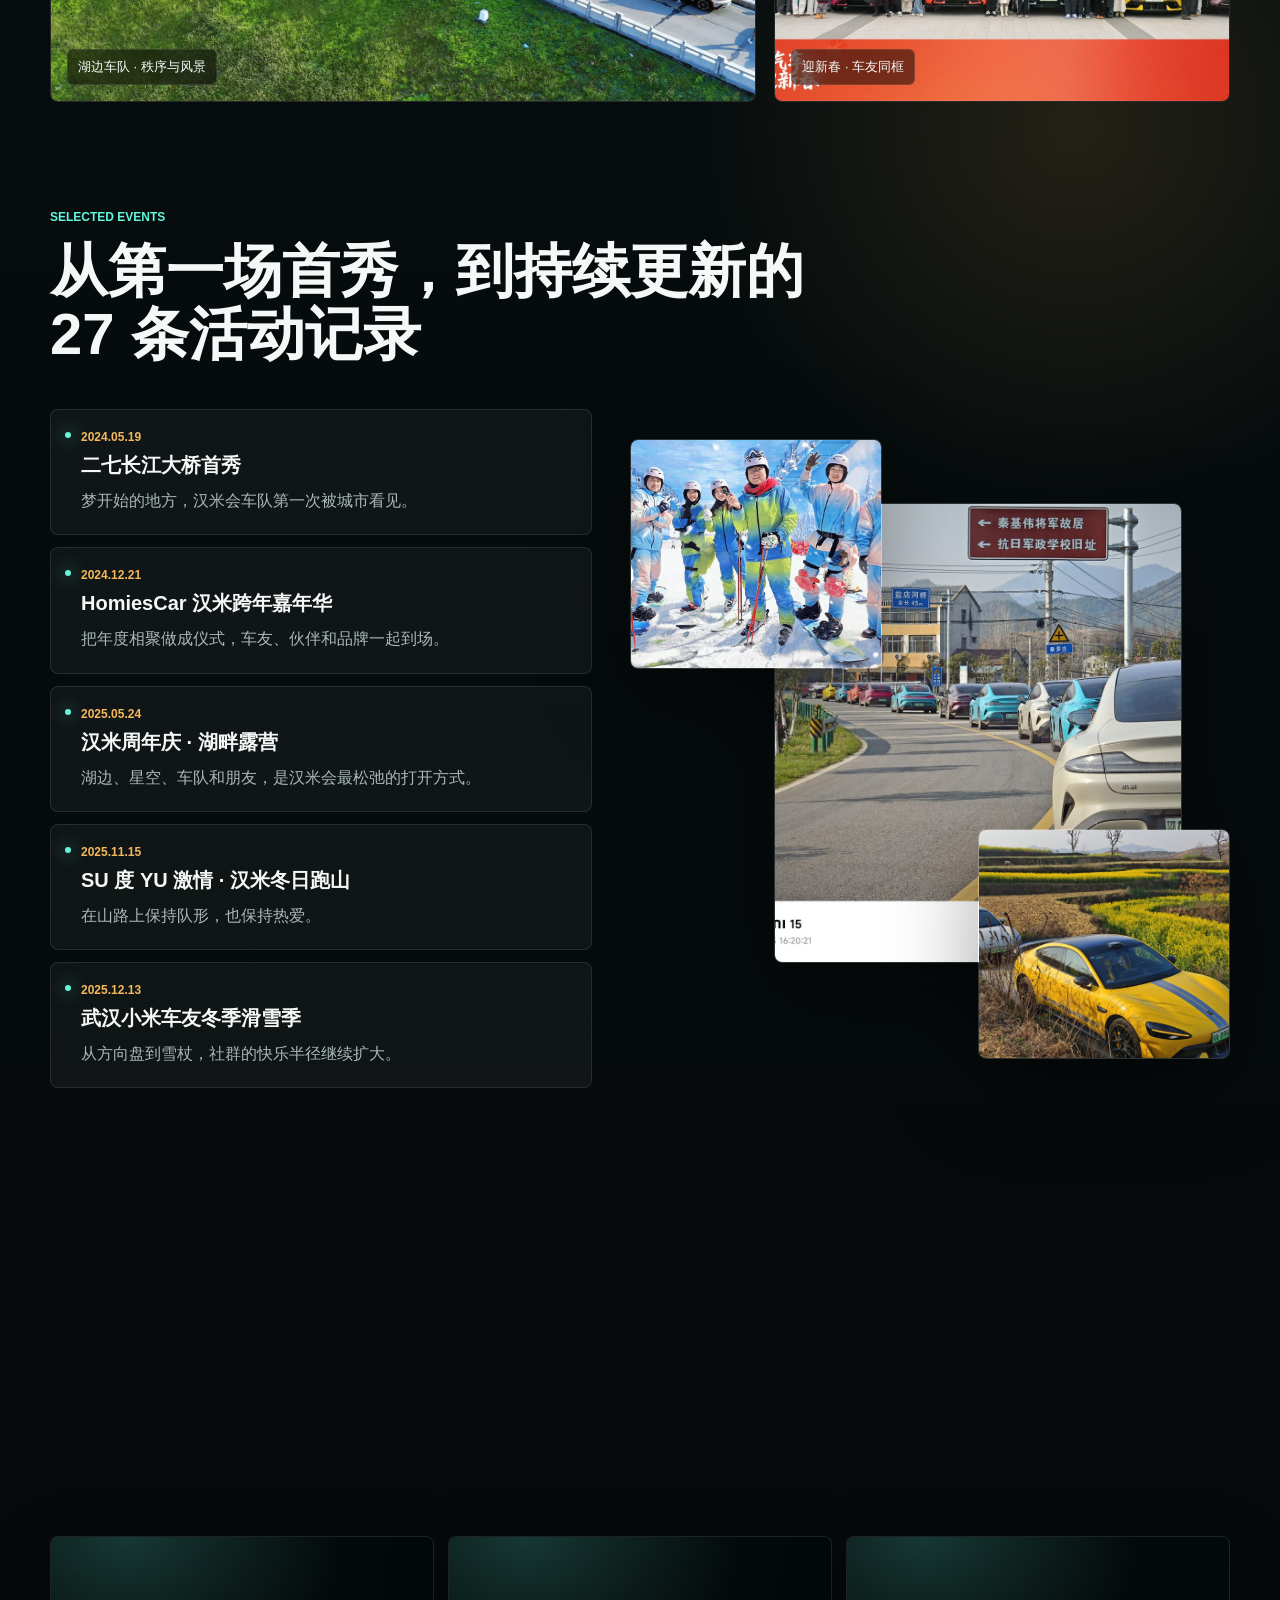
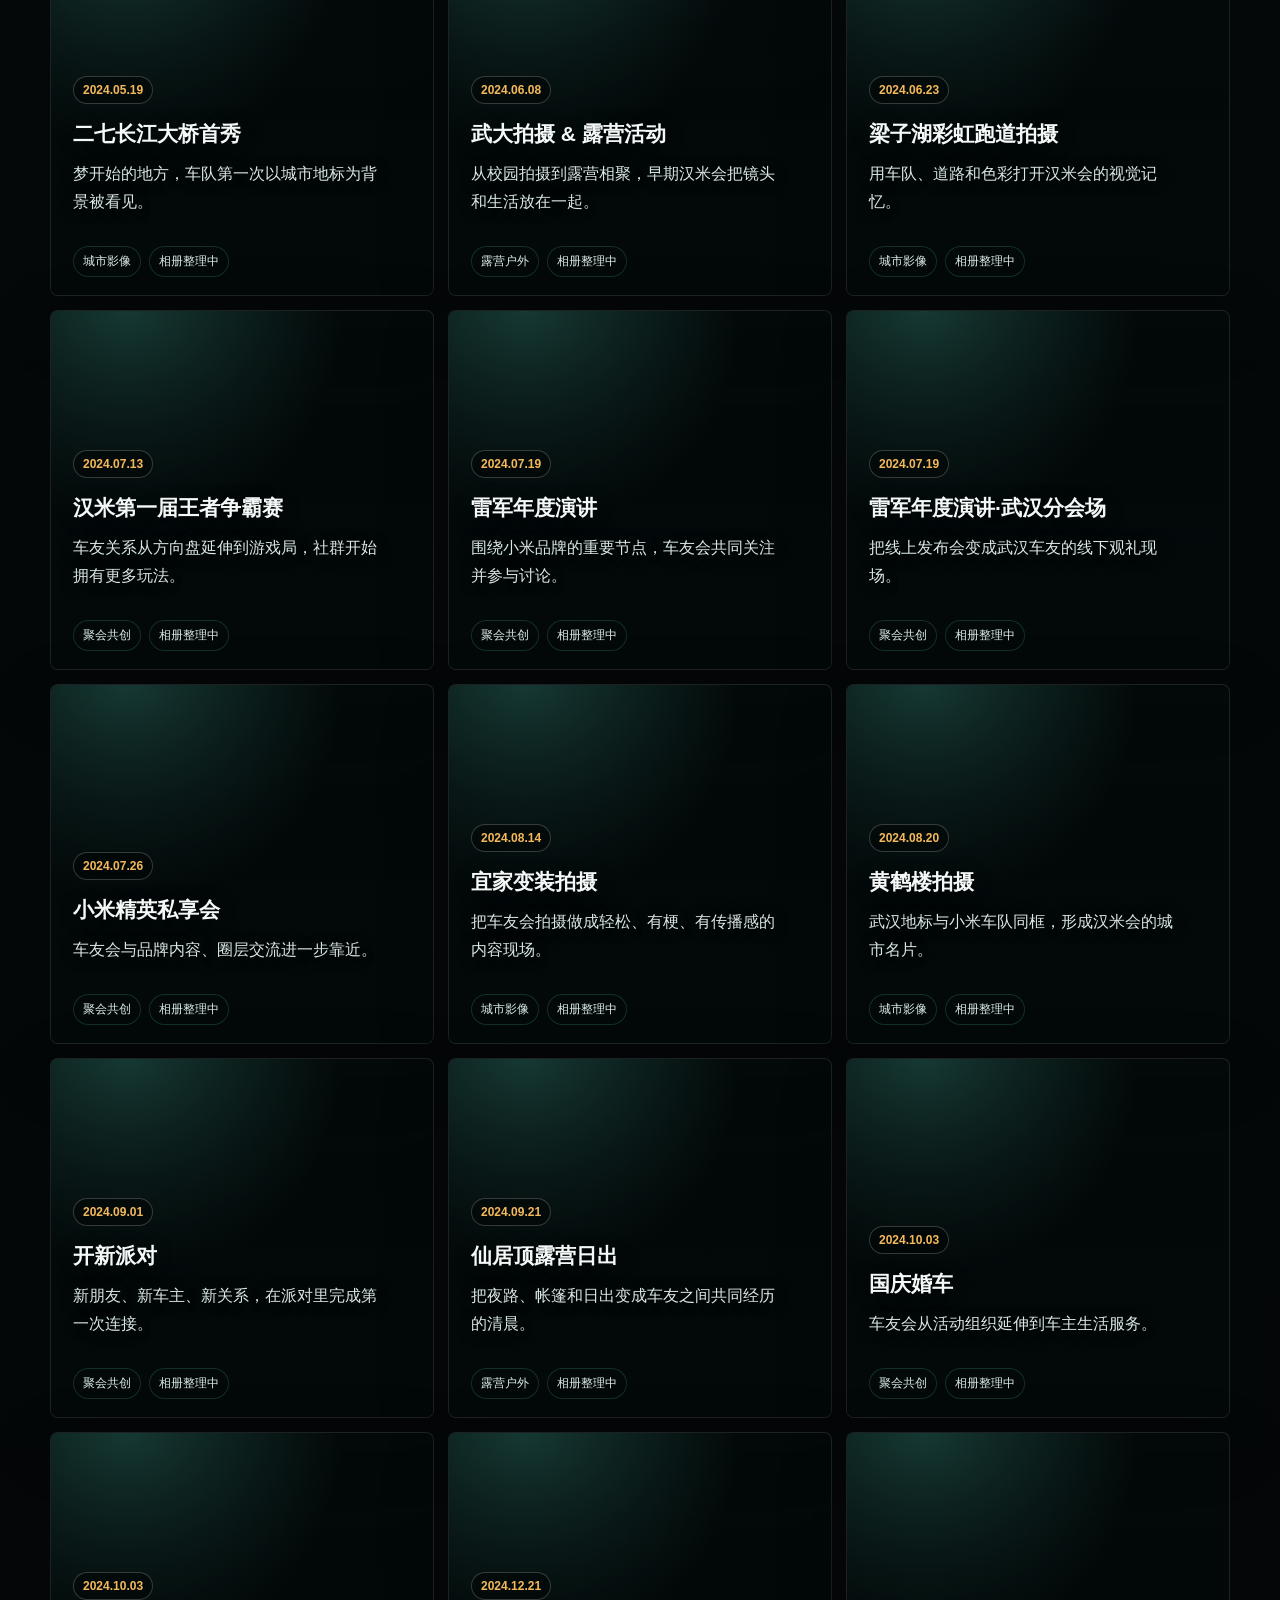
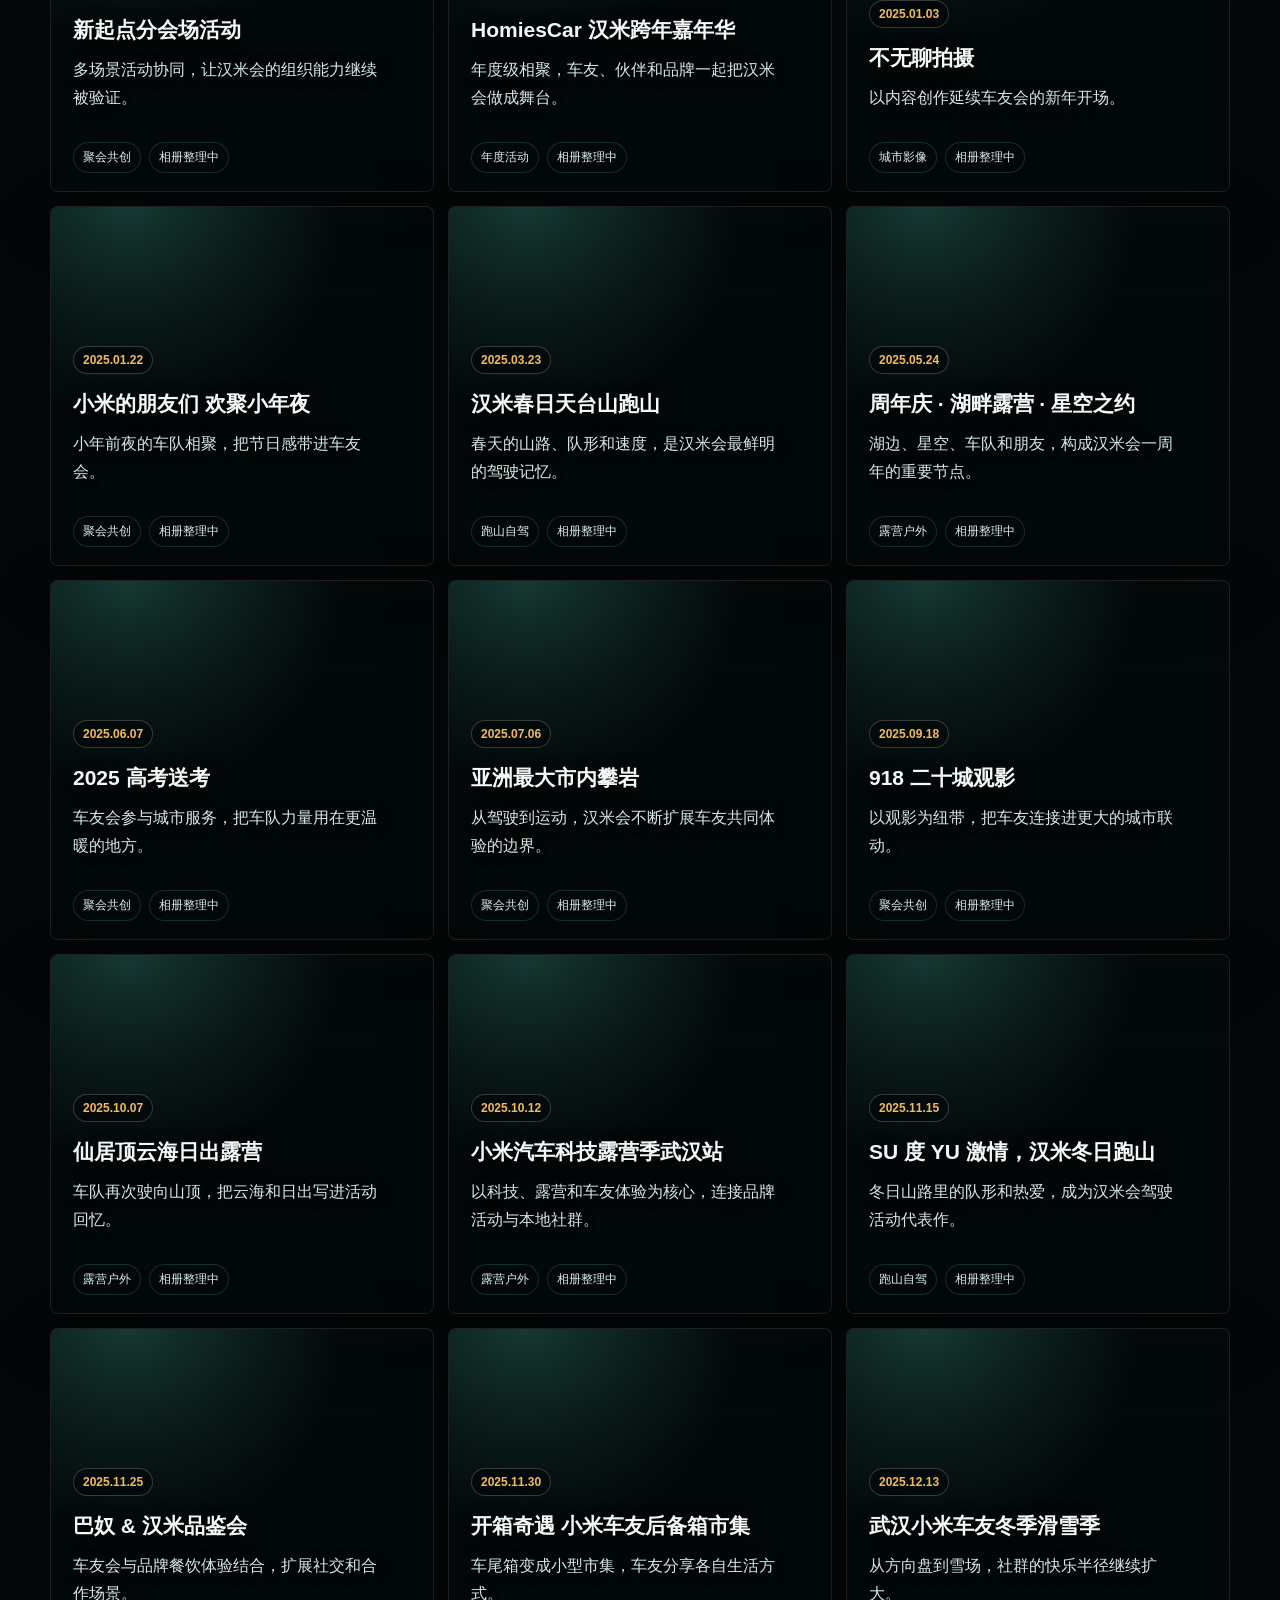
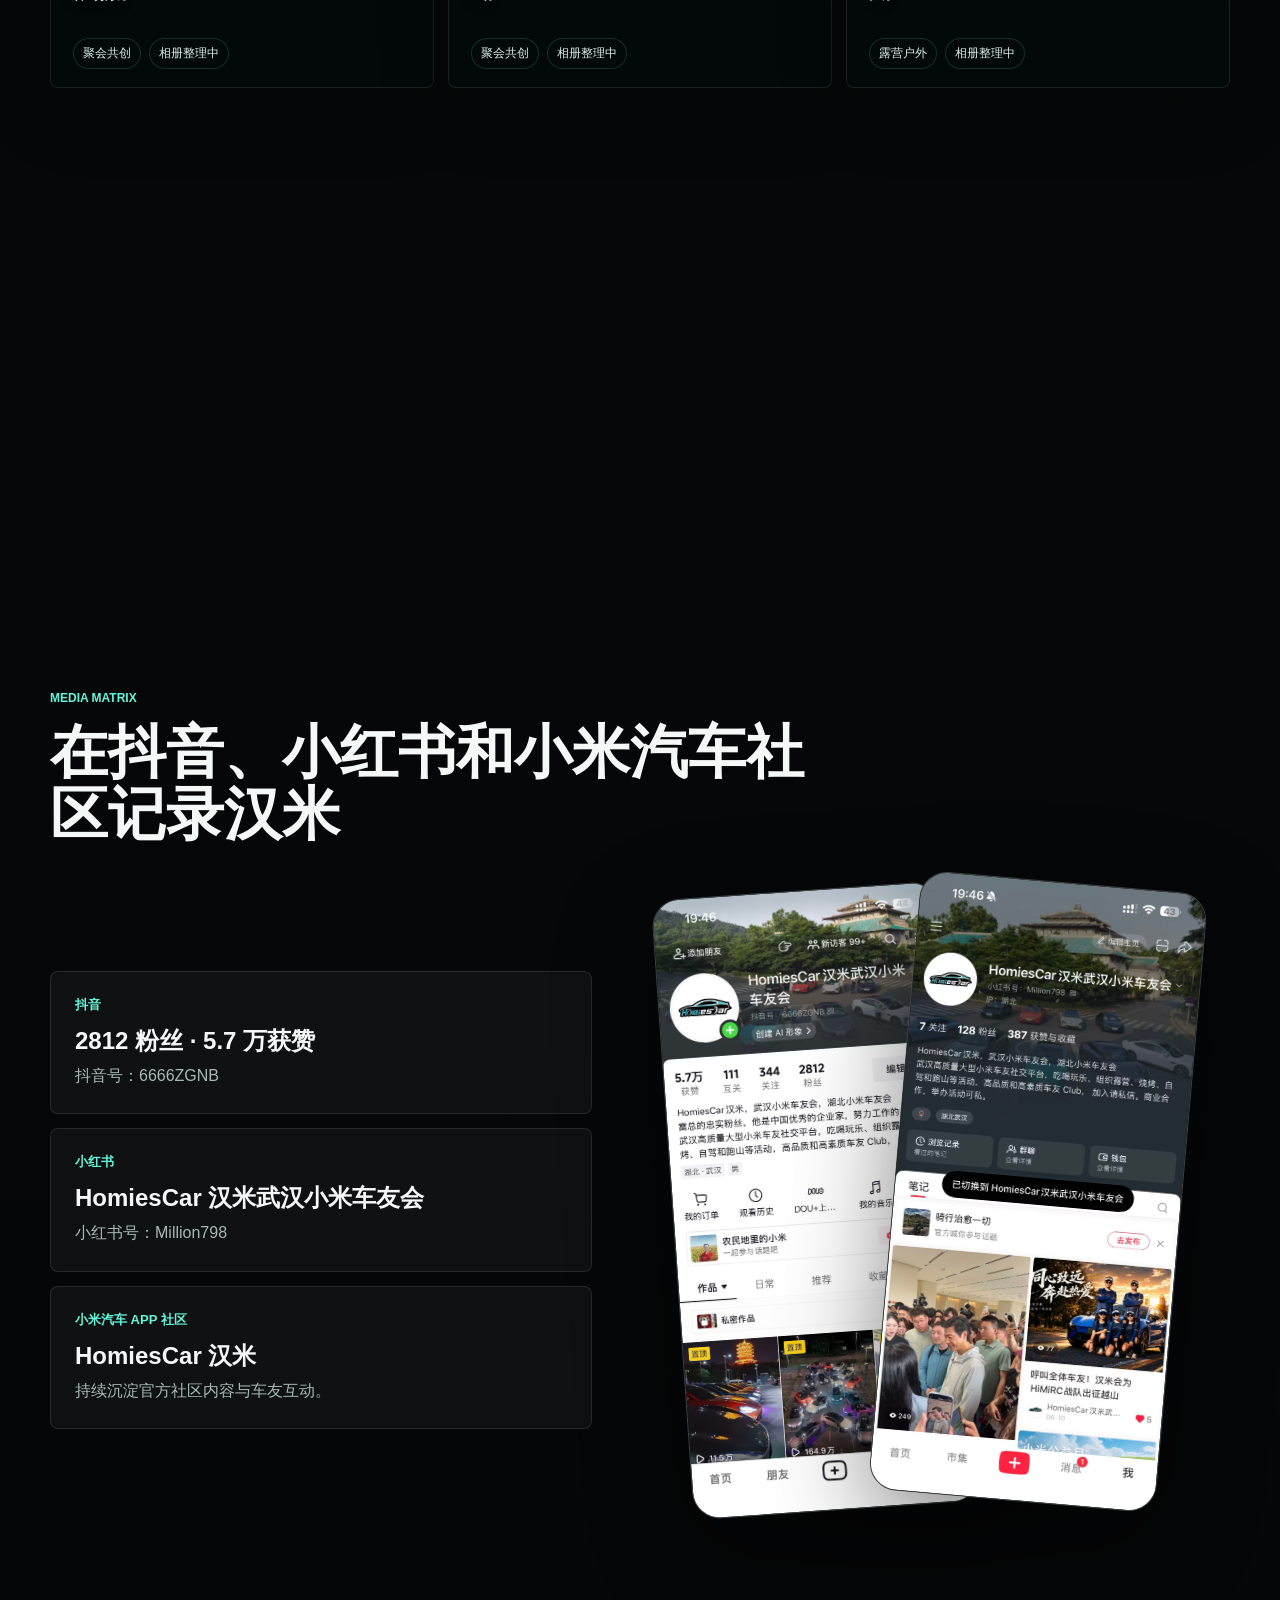
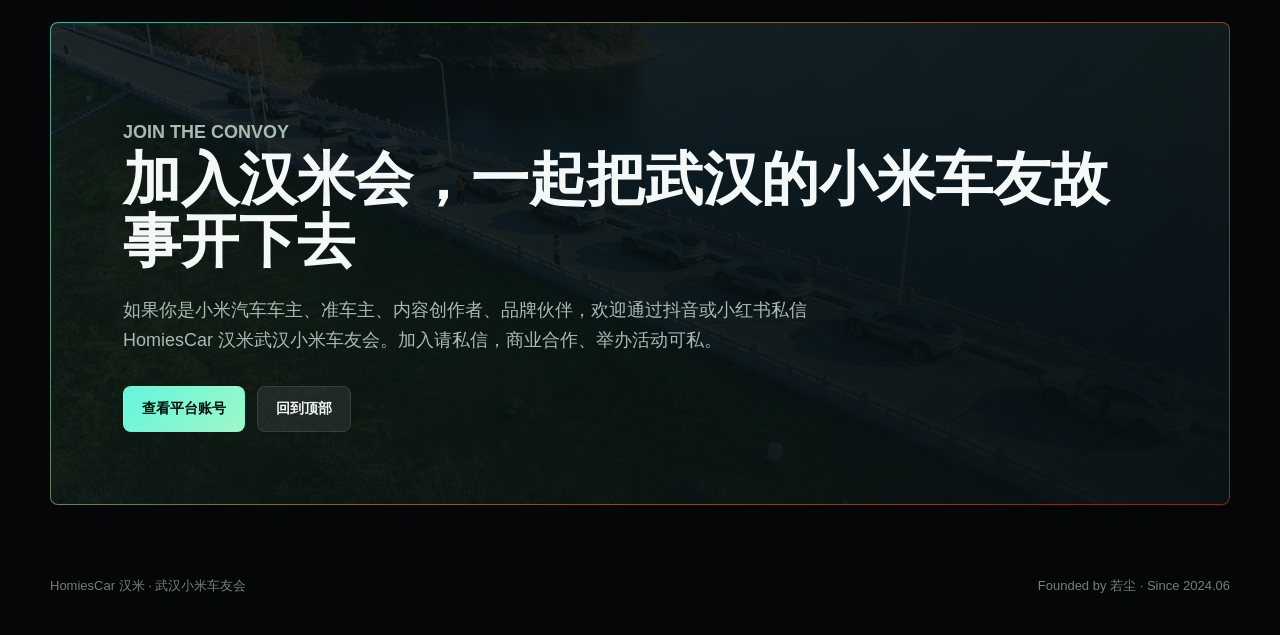
==== commit d051eb67: "feat: add static gallery admin" ====
--- a/index.html
+++ b/index.html
@@ -409,6 +409,7 @@
         <p>Founded by 若尘 · Since 2024.06</p>
       </footer>
     </div>
+    <script src="gallery-data.js"></script>
     <script src="script.js"></script>
   </body>
 </html>
--- a/styles.css
+++ b/styles.css
@@ -34,6 +34,10 @@
   letter-spacing: 0;
 }
 
+body.modal-open {
+  overflow: hidden;
+}
+
 body::before {
   position: fixed;
   inset: 0;
@@ -540,6 +544,7 @@
   box-shadow: 0 22px 70px rgba(0, 0, 0, 0.24);
   flex-direction: column;
   justify-content: flex-end;
+  cursor: default;
   transition: opacity 220ms ease, transform 220ms ease, border-color 220ms ease, box-shadow 220ms ease;
 }
 
@@ -559,35 +564,24 @@
   inset: 0;
   z-index: -2;
   content: "";
+  opacity: 0;
+  background:
+    linear-gradient(145deg, rgba(255, 255, 255, 0.07), rgba(255, 255, 255, 0.02)),
+    radial-gradient(circle at 70% 20%, rgba(100, 246, 220, 0.16), transparent 38%),
+    #071011;
   background-image: var(--recap-photo);
   background-position: center;
   background-size: cover;
   transform: scale(1.02);
-  transition: filter 220ms ease, transform 420ms ease;
-}
-
-.recap-card:nth-child(6n + 1) {
-  --recap-photo: url("assets/site/road-trip-line.jpg");
-}
-
-.recap-card:nth-child(6n + 2) {
-  --recap-photo: url("assets/site/lake-convoy.jpg");
-}
-
-.recap-card:nth-child(6n + 3) {
-  --recap-photo: url("assets/site/yellow-su7-field.jpg");
-}
-
-.recap-card:nth-child(6n + 4) {
-  --recap-photo: url("assets/site/new-year-group.jpg");
-}
-
-.recap-card:nth-child(6n + 5) {
-  --recap-photo: url("assets/site/hero-mountain-convoy.jpg");
-}
-
-.recap-card:nth-child(6n + 6) {
-  --recap-photo: url("assets/site/ski-club.jpg");
+  transition: filter 220ms ease, opacity 220ms ease, transform 420ms ease;
+}
+
+.recap-card.has-gallery {
+  cursor: pointer;
+}
+
+.recap-card.has-gallery::after {
+  opacity: 1;
 }
 
 .recap-card:hover {
@@ -596,7 +590,7 @@
   transform: translateY(-3px);
 }
 
-.recap-card:hover::after {
+.recap-card.has-gallery:hover::after {
   filter: saturate(1.08) contrast(1.05);
   transform: scale(1.08);
 }
@@ -654,6 +648,141 @@
   font-size: 12px;
 }
 
+.gallery-modal {
+  position: fixed;
+  inset: 0;
+  z-index: 80;
+  display: none;
+  padding: 28px;
+  align-items: center;
+  justify-content: center;
+}
+
+.gallery-modal.is-open {
+  display: flex;
+}
+
+.gallery-backdrop {
+  position: absolute;
+  inset: 0;
+  background: rgba(0, 0, 0, 0.76);
+  backdrop-filter: blur(18px);
+}
+
+.gallery-dialog {
+  position: relative;
+  width: min(1120px, 100%);
+  max-height: calc(100vh - 56px);
+  overflow: hidden;
+  border: 1px solid rgba(255, 255, 255, 0.16);
+  border-radius: var(--radius);
+  background: rgba(5, 10, 11, 0.96);
+  box-shadow: 0 32px 110px rgba(0, 0, 0, 0.52);
+}
+
+.gallery-close,
+.gallery-nav {
+  border: 1px solid rgba(255, 255, 255, 0.16);
+  color: var(--text);
+  background: rgba(5, 12, 13, 0.68);
+  cursor: pointer;
+  font: inherit;
+  backdrop-filter: blur(16px);
+}
+
+.gallery-close {
+  position: absolute;
+  top: 14px;
+  right: 14px;
+  z-index: 3;
+  display: grid;
+  width: 42px;
+  height: 42px;
+  place-items: center;
+  border-radius: 50%;
+  font-size: 28px;
+  line-height: 1;
+}
+
+.gallery-stage {
+  position: relative;
+  display: grid;
+  min-height: 560px;
+  place-items: center;
+  background: #020505;
+}
+
+.gallery-image {
+  width: 100%;
+  max-height: 72vh;
+  object-fit: contain;
+}
+
+.gallery-nav {
+  position: absolute;
+  top: 50%;
+  z-index: 2;
+  display: grid;
+  width: 46px;
+  height: 68px;
+  place-items: center;
+  border-radius: var(--radius);
+  font-size: 42px;
+  transform: translateY(-50%);
+}
+
+.gallery-nav.prev {
+  left: 16px;
+}
+
+.gallery-nav.next {
+  right: 16px;
+}
+
+.gallery-info {
+  padding: 18px 20px 8px;
+}
+
+.gallery-info h3 {
+  margin-bottom: 6px;
+  font-size: clamp(22px, 3vw, 34px);
+}
+
+.gallery-count {
+  margin-bottom: 0;
+  color: var(--muted);
+}
+
+.gallery-thumbs {
+  display: flex;
+  gap: 8px;
+  padding: 14px 20px 20px;
+  overflow-x: auto;
+}
+
+.gallery-thumbs button {
+  flex: 0 0 82px;
+  height: 58px;
+  padding: 0;
+  overflow: hidden;
+  border: 1px solid rgba(255, 255, 255, 0.14);
+  border-radius: 6px;
+  background: transparent;
+  cursor: pointer;
+  opacity: 0.54;
+}
+
+.gallery-thumbs button.is-active {
+  border-color: var(--cyan);
+  opacity: 1;
+}
+
+.gallery-thumbs img {
+  width: 100%;
+  height: 100%;
+  object-fit: cover;
+}
+
 .scene-card {
   min-height: 250px;
   padding: 22px;
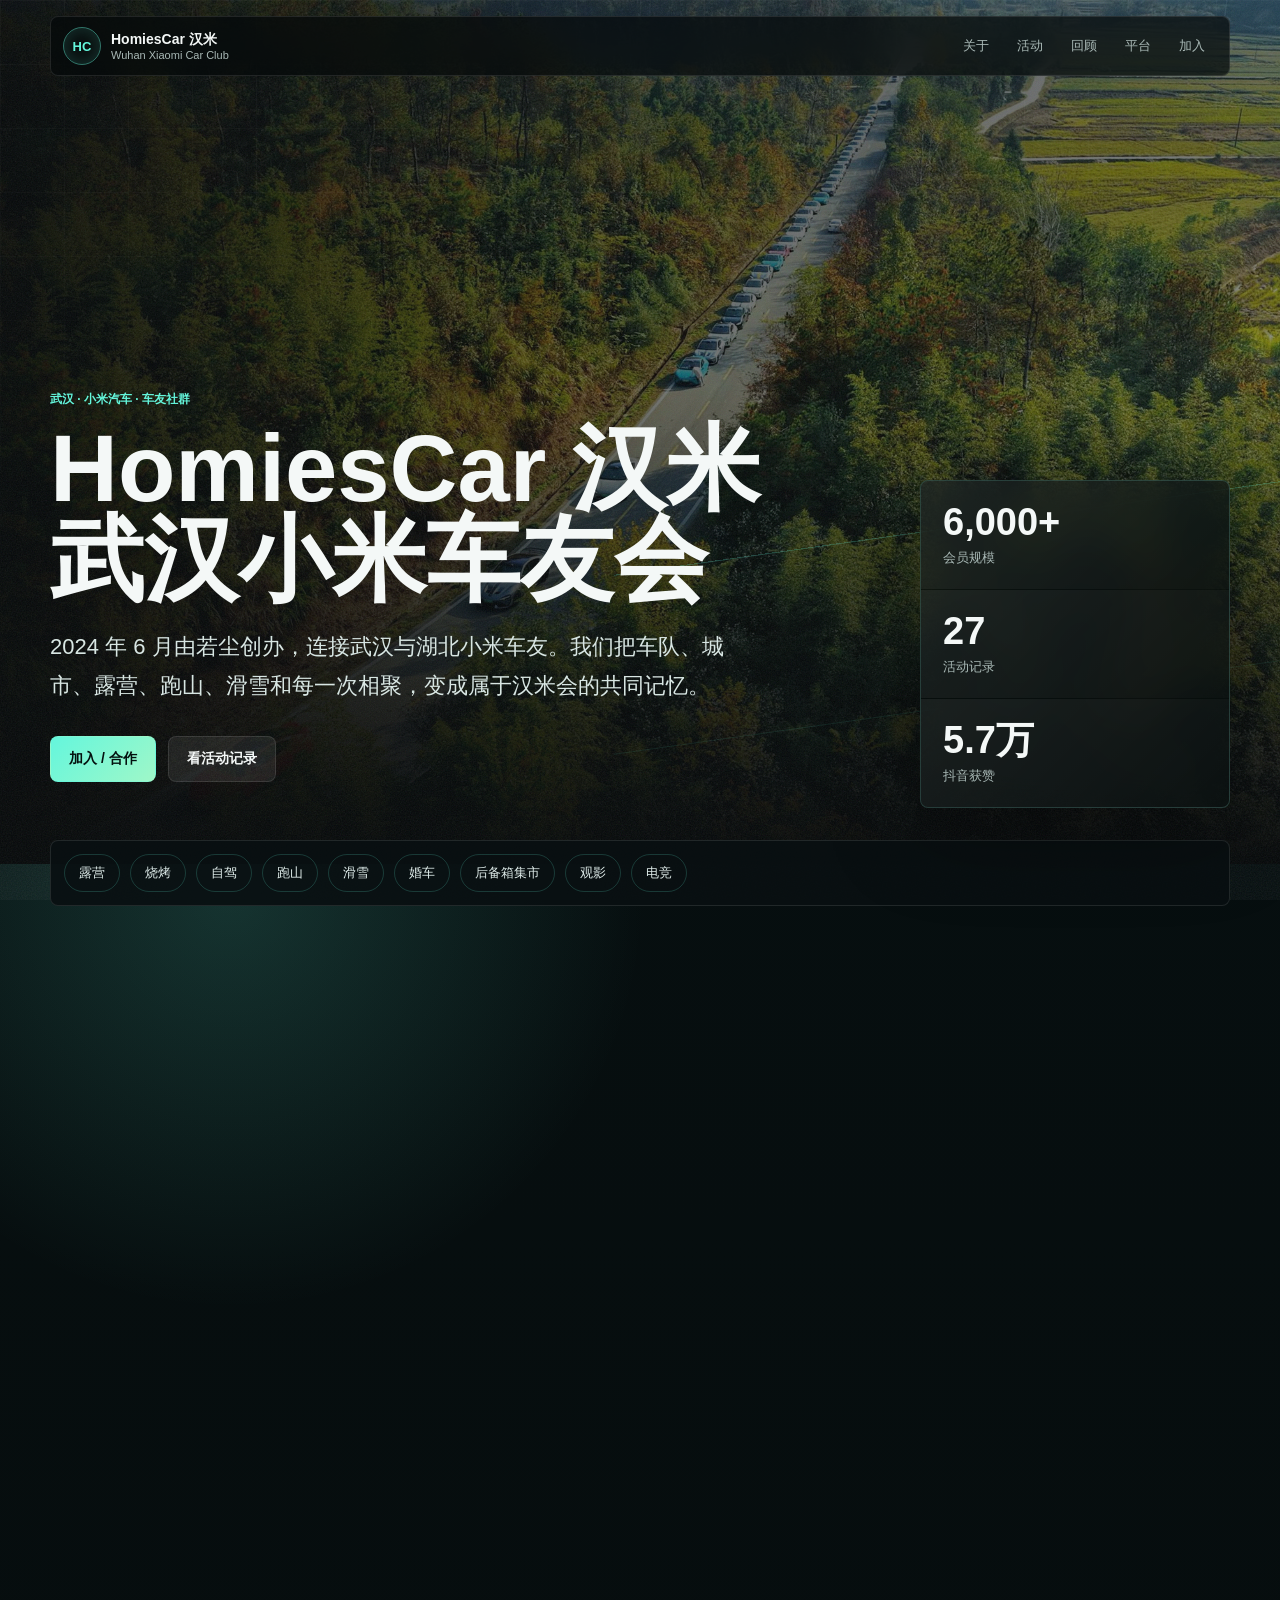
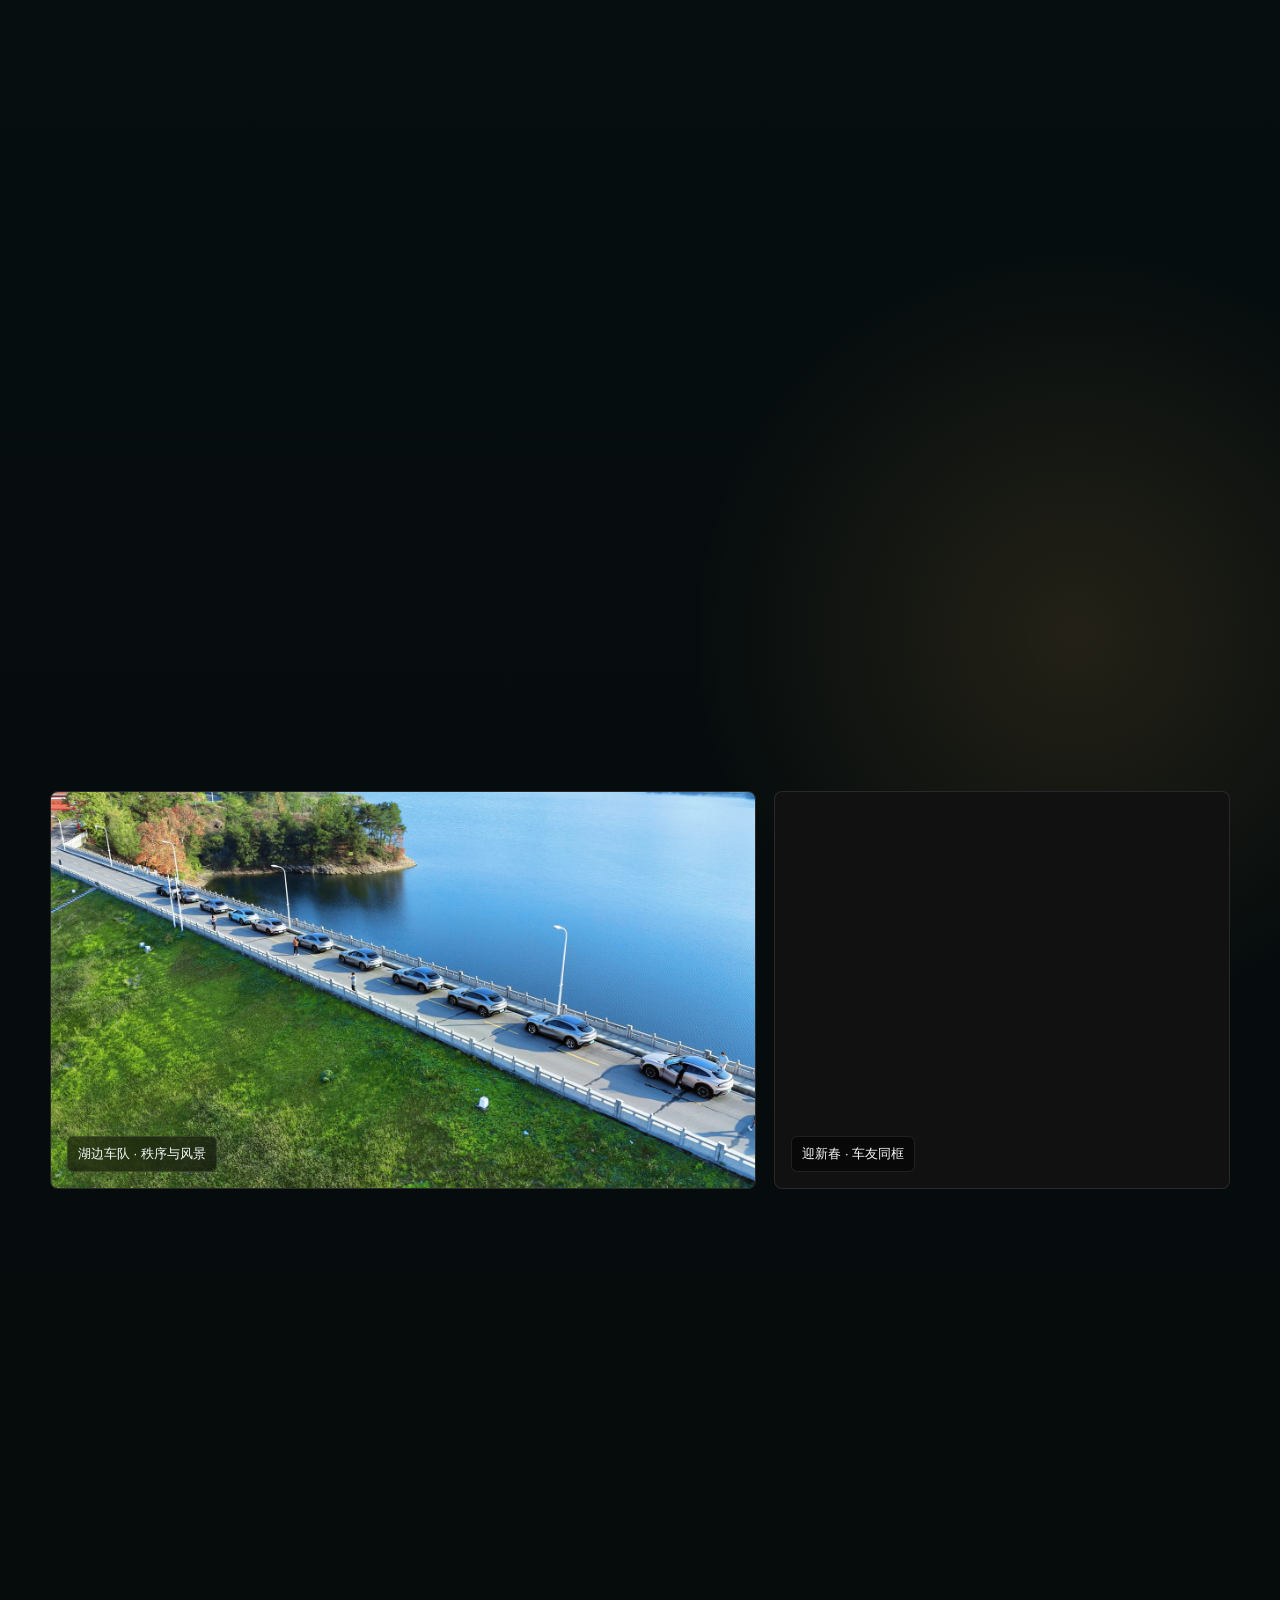
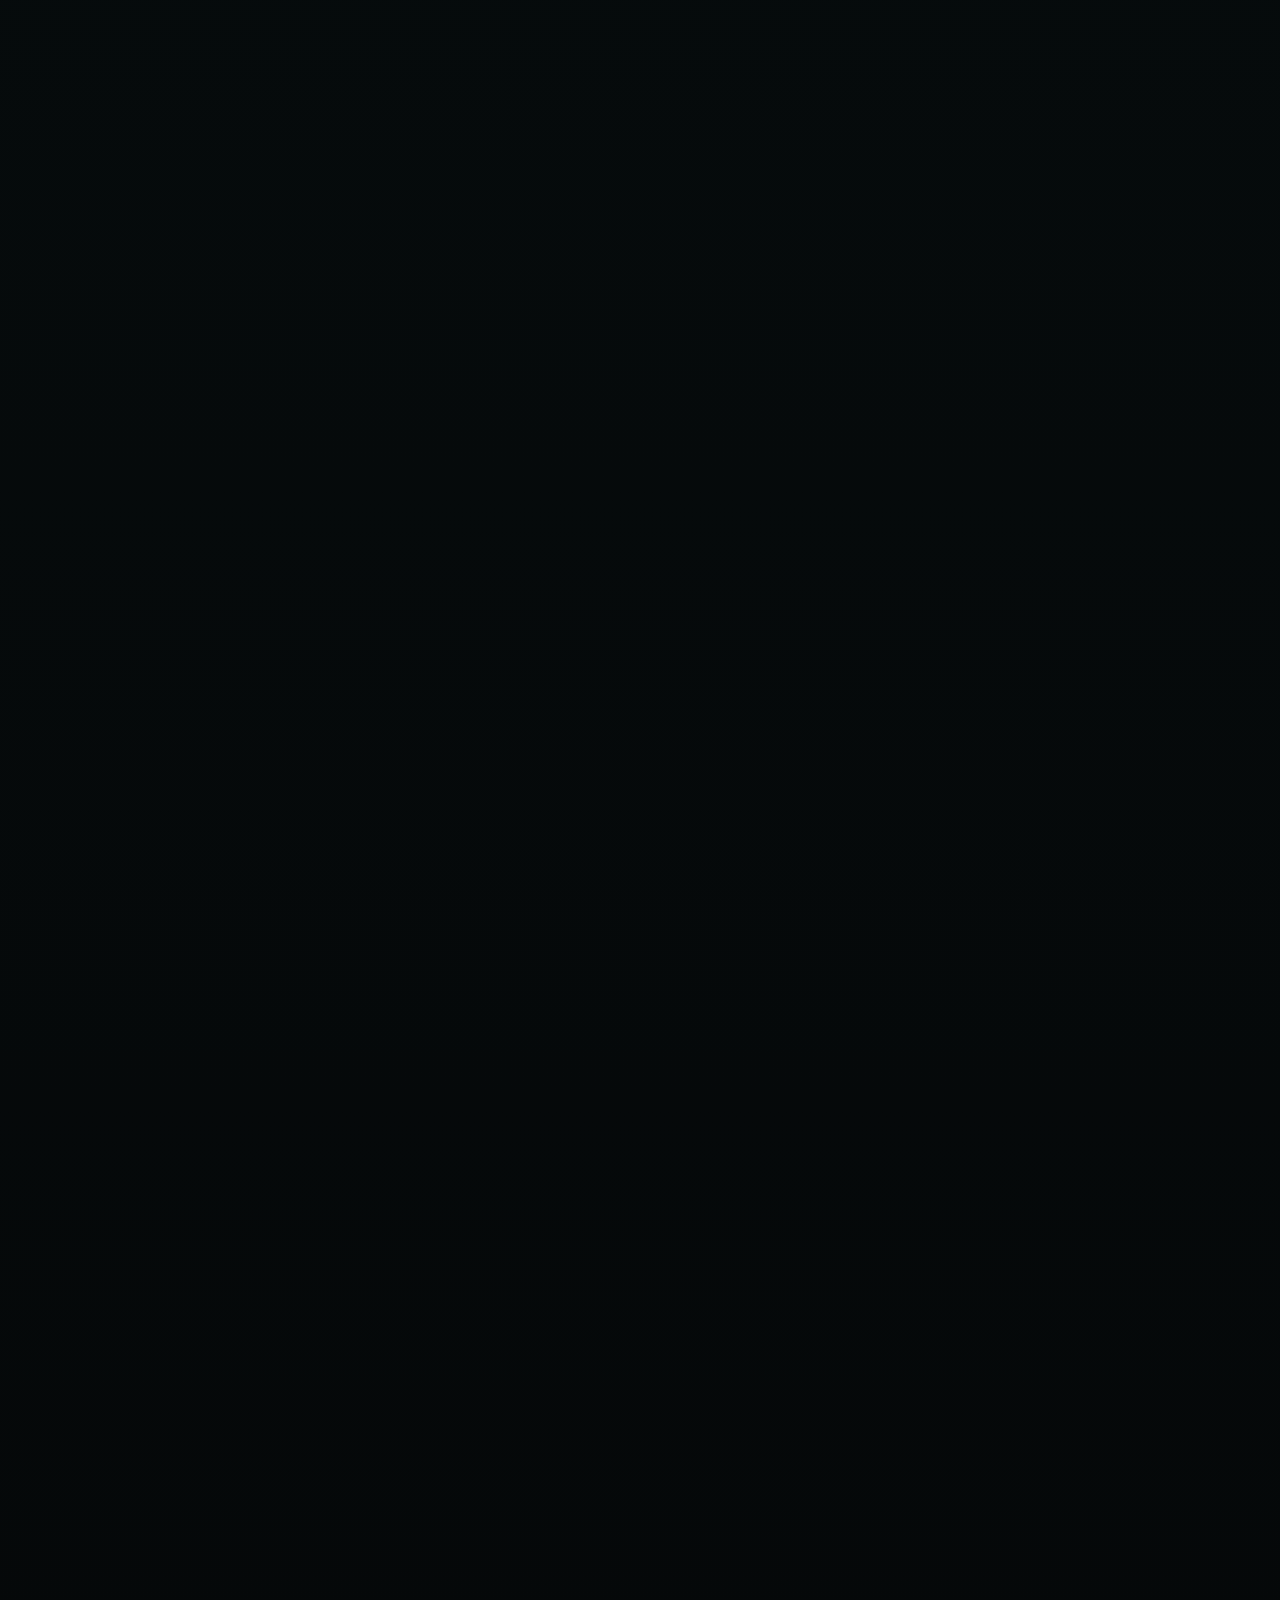
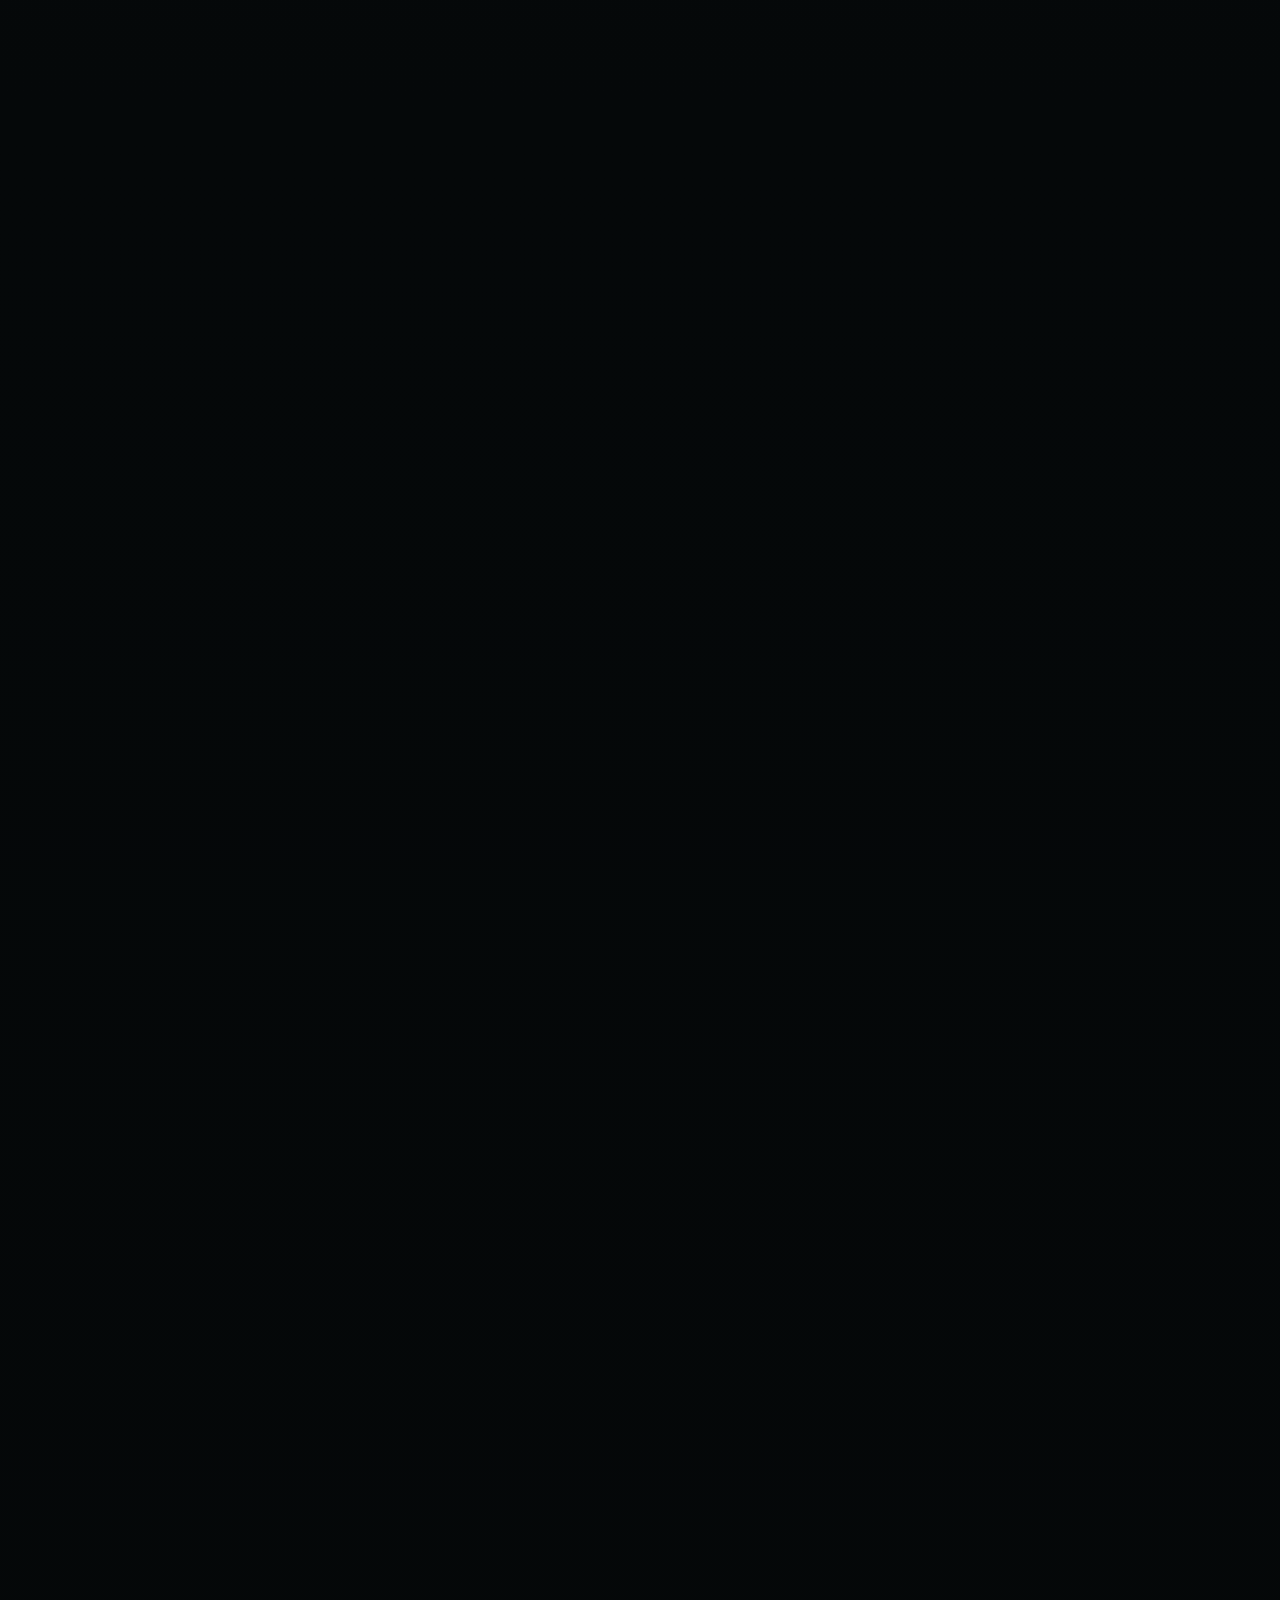
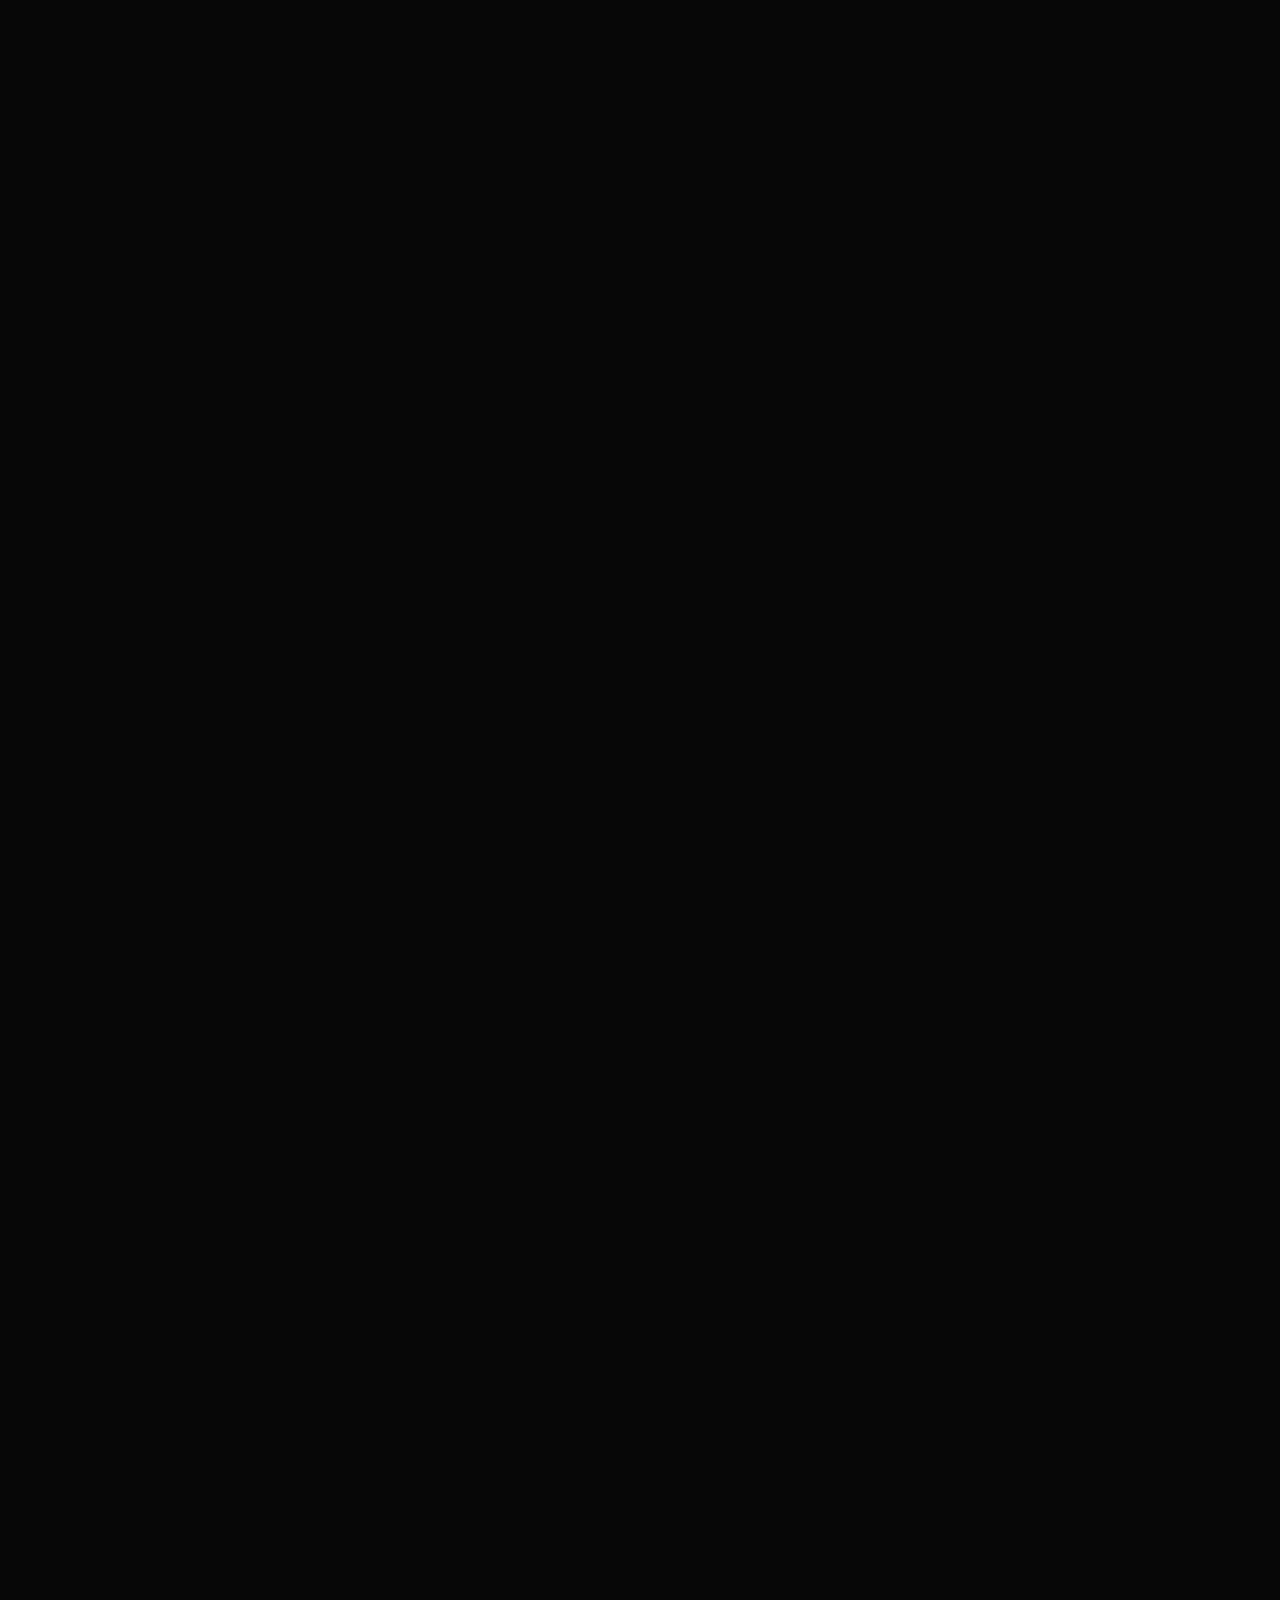
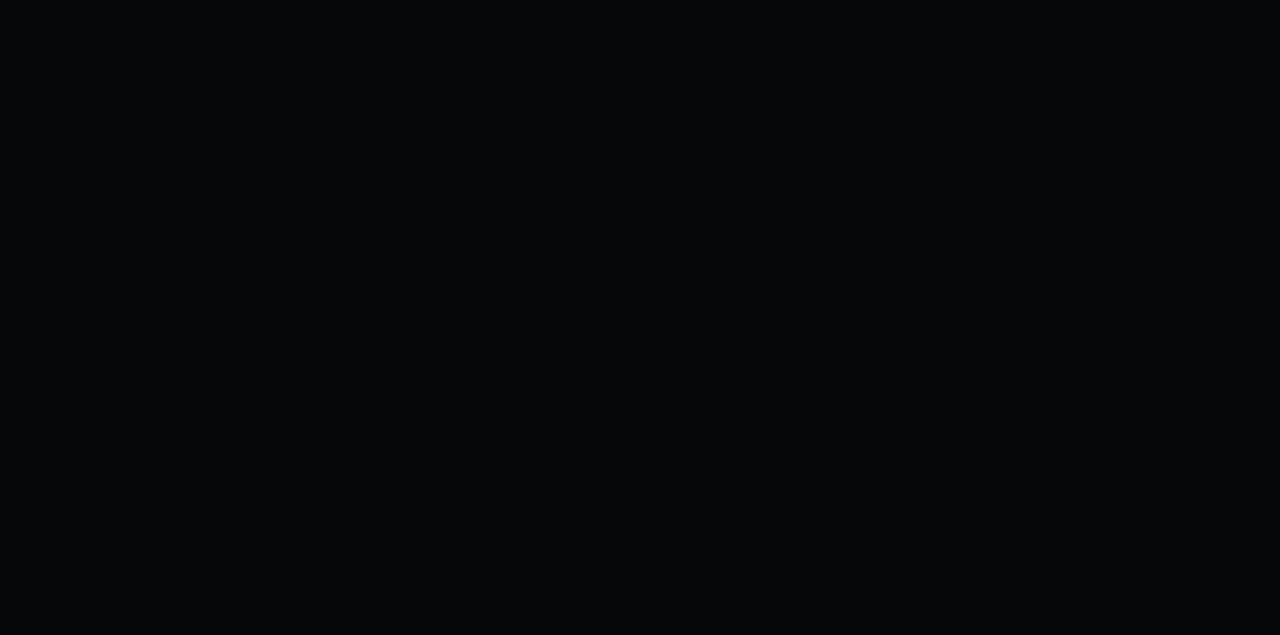
==== commit 615ebad5: "perf: optimize image loading" ====
--- a/index.html
+++ b/index.html
@@ -32,7 +32,7 @@
       <main id="top">
         <section class="hero" aria-labelledby="hero-title">
           <div class="hero-media" aria-hidden="true">
-            <img src="assets/site/hero-mountain-convoy.jpg" alt="" />
+            <img src="assets/site/hero-mountain-convoy.jpg" alt="" fetchpriority="high" decoding="async" />
           </div>
           <div class="hero-grid" aria-hidden="true"></div>
           <div class="hero-content reveal">
@@ -91,11 +91,11 @@
 
         <section class="photo-band" aria-label="汉米会活动照片">
           <figure class="feature-photo wide reveal">
-            <img src="assets/site/lake-convoy.jpg" alt="湖边整齐排列的小米车队" />
+            <img src="assets/site/lake-convoy.jpg" alt="湖边整齐排列的小米车队" loading="lazy" decoding="async" />
             <figcaption>湖边车队 · 秩序与风景</figcaption>
           </figure>
           <figure class="feature-photo reveal">
-            <img src="assets/site/new-year-group.jpg" alt="汉米会迎新春活动合影" />
+            <img src="assets/site/new-year-group.jpg" alt="汉米会迎新春活动合影" loading="lazy" decoding="async" />
             <figcaption>迎新春 · 车友同框</figcaption>
           </figure>
         </section>
@@ -134,9 +134,9 @@
               </article>
             </div>
             <div class="event-collage reveal" aria-label="活动照片组合">
-              <img class="collage-main" src="assets/site/road-trip-line.jpg" alt="汉米会车队行驶在山路上" />
-              <img class="collage-small top" src="assets/site/ski-club.jpg" alt="汉米会车友滑雪合影" />
-              <img class="collage-small bottom" src="assets/site/yellow-su7-field.jpg" alt="黄色小米 SU7 停在田野旁" />
+              <img class="collage-main" src="assets/site/road-trip-line.jpg" alt="汉米会车队行驶在山路上" loading="lazy" decoding="async" />
+              <img class="collage-small top" src="assets/site/ski-club.jpg" alt="汉米会车友滑雪合影" loading="lazy" decoding="async" />
+              <img class="collage-small bottom" src="assets/site/yellow-su7-field.jpg" alt="黄色小米 SU7 停在田野旁" loading="lazy" decoding="async" />
             </div>
           </div>
         </section>
@@ -380,10 +380,10 @@
             </div>
             <div class="phone-stack reveal" aria-label="平台主页截图">
               <figure>
-                <img src="assets/platforms/douyin-profile-2026-06-28.jpg" alt="HomiesCar 汉米抖音主页截图" />
+                <img src="assets/platforms/douyin-profile-2026-06-28.jpg" alt="HomiesCar 汉米抖音主页截图" loading="lazy" decoding="async" />
               </figure>
               <figure>
-                <img src="assets/platforms/xiaohongshu-profile-2026-06-28.jpg" alt="HomiesCar 汉米小红书主页截图" />
+                <img src="assets/platforms/xiaohongshu-profile-2026-06-28.jpg" alt="HomiesCar 汉米小红书主页截图" loading="lazy" decoding="async" />
               </figure>
             </div>
           </div>
--- a/styles.css
+++ b/styles.css
@@ -320,6 +320,8 @@
   width: min(calc(100% - 44px), var(--max));
   margin: 0 auto;
   padding: 108px 0 0;
+  content-visibility: auto;
+  contain-intrinsic-size: 900px;
 }
 
 .section-heading {
